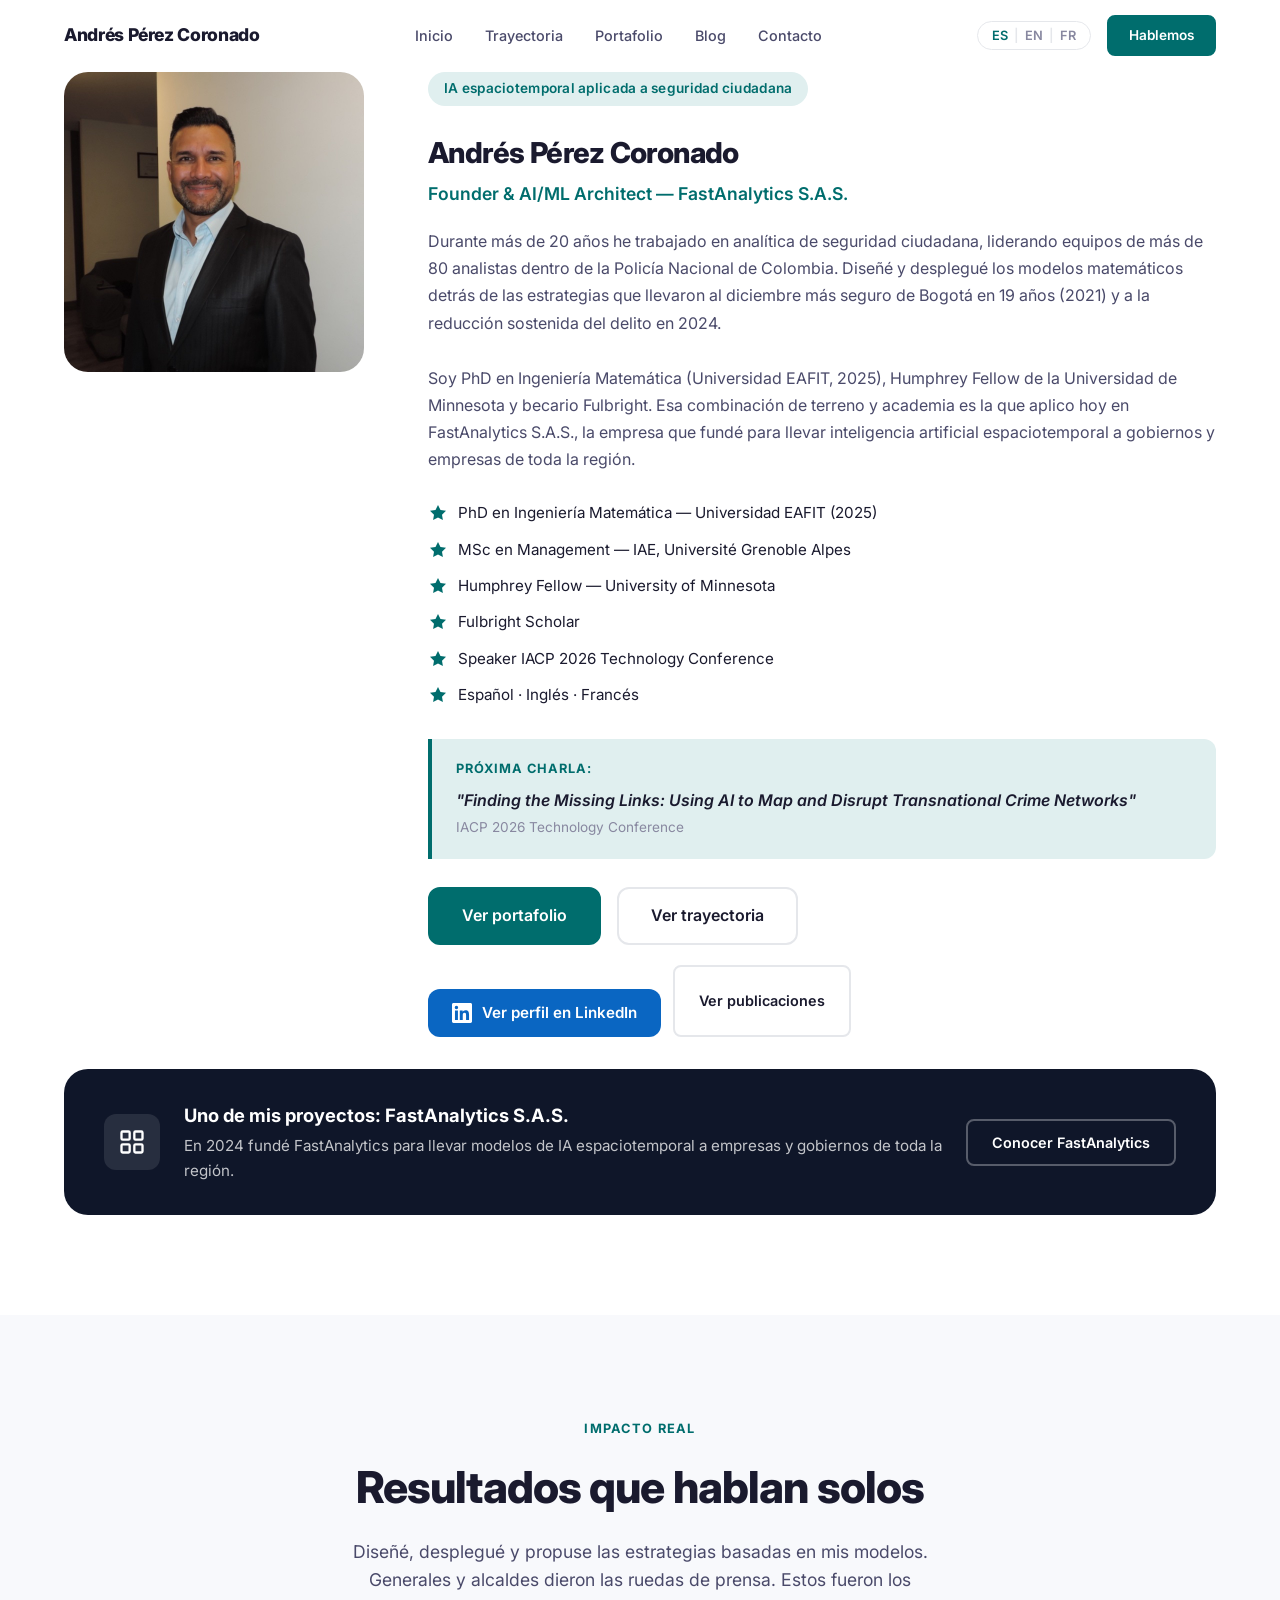
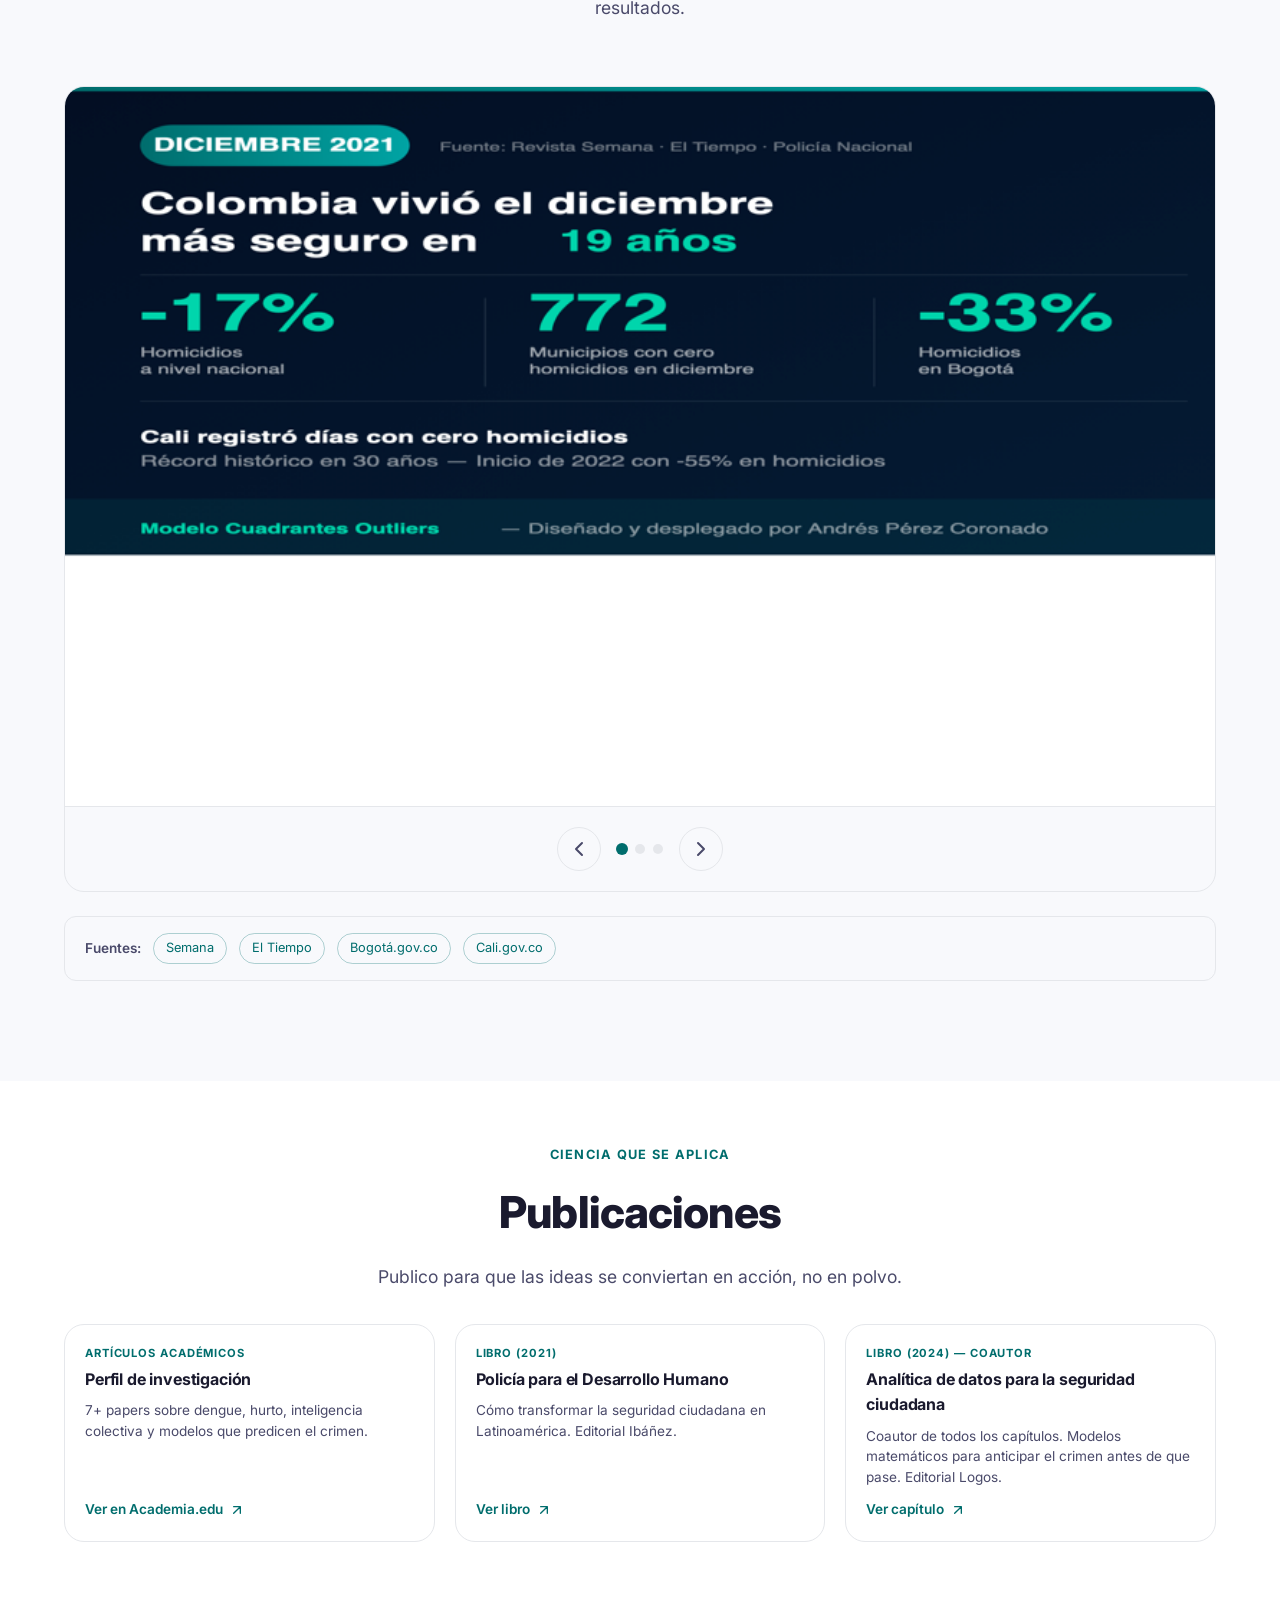
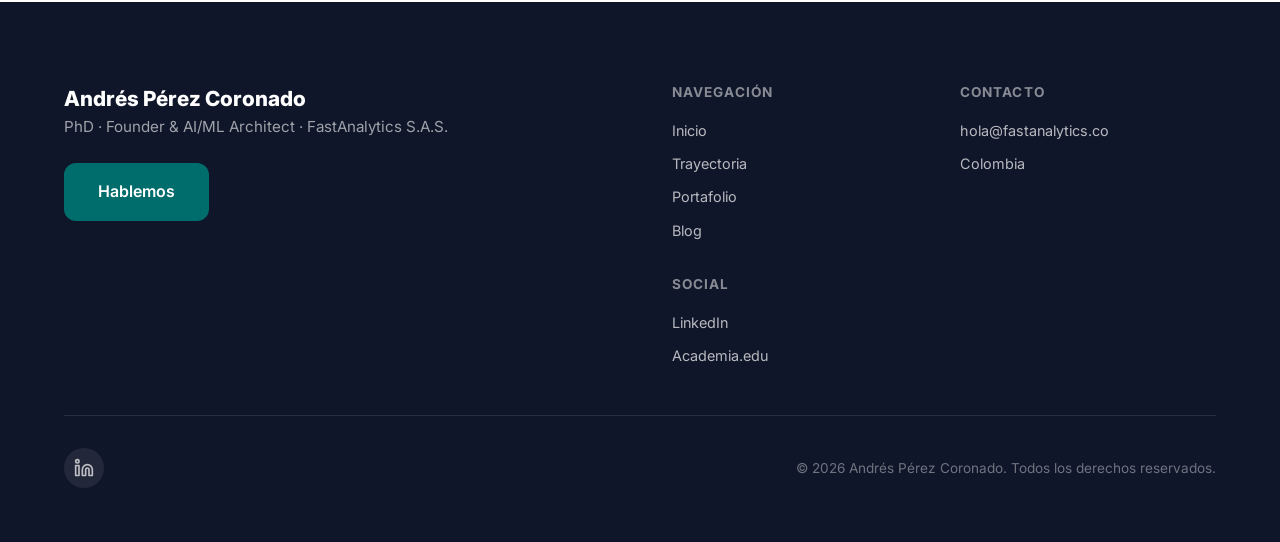
==== index.html @ fa54f6aa "Scaffold personal site for andres-perez-coronado.fastanalytics.co Standalone repo forked from web_si" ====
<!DOCTYPE html>
<html lang="es">
<head>
  <meta charset="UTF-8">
  <meta name="viewport" content="width=device-width, initial-scale=1.0">
  <title>Andrés Pérez Coronado | Founder &amp; AI/ML Architect, FastAnalytics S.A.S.</title>
  <meta name="description" content="Andrés Pérez Coronado — PhD en Ingeniería Matemática, Founder & AI/ML Architect de FastAnalytics S.A.S. 20+ años aplicando IA espaciotemporal a la seguridad ciudadana en Latinoamérica.">
  <meta name="keywords" content="Andrés Pérez Coronado, IA espaciotemporal, seguridad ciudadana, machine learning, FastAnalytics, PhD ingeniería matemática, Fulbright, Humphrey Fellow">
  <meta name="author" content="Andrés Pérez Coronado">

  <!-- Open Graph -->
  <meta property="og:title" content="Andrés Pérez Coronado | Founder & AI/ML Architect">
  <meta property="og:description" content="PhD en Ingeniería Matemática. 20+ años aplicando IA espaciotemporal a la seguridad ciudadana en Latinoamérica. Founder de FastAnalytics S.A.S.">
  <meta property="og:type" content="profile">
  <meta property="og:url" content="https://andres-perez-coronado.fastanalytics.co">
  <meta property="og:image" content="https://andres-perez-coronado.fastanalytics.co/assets/images/andres-perez.jpg">
  <meta property="og:image:width" content="1200">
  <meta property="og:image:height" content="630">
  <meta property="og:locale" content="es_CO">
  <meta property="og:locale:alternate" content="en_US">
  <meta property="og:locale:alternate" content="fr_FR">

  <!-- Twitter Card -->
  <meta name="twitter:card" content="summary_large_image">
  <meta name="twitter:title" content="Andrés Pérez Coronado | Founder & AI/ML Architect">
  <meta name="twitter:description" content="PhD en Ingeniería Matemática. 20+ años aplicando IA espaciotemporal a la seguridad ciudadana en Latinoamérica.">
  <meta name="twitter:image" content="https://andres-perez-coronado.fastanalytics.co/assets/images/andres-perez.jpg">

  <!-- Favicon (reutilizado del set de FastAnalytics) -->
  <link rel="icon" type="image/svg+xml" href="assets/images/favicon.svg">
  <link rel="icon" type="image/png" sizes="32x32" href="assets/images/favicon-32.png">
  <link rel="icon" type="image/png" sizes="16x16" href="assets/images/favicon-16.png">
  <link rel="shortcut icon" href="assets/images/favicon.ico">

  <!-- Canonical & hreflang -->
  <link rel="canonical" href="https://andres-perez-coronado.fastanalytics.co">
  <link rel="alternate" hreflang="es" href="https://andres-perez-coronado.fastanalytics.co">
  <link rel="alternate" hreflang="en" href="https://andres-perez-coronado.fastanalytics.co">
  <link rel="alternate" hreflang="fr" href="https://andres-perez-coronado.fastanalytics.co">
  <link rel="alternate" hreflang="x-default" href="https://andres-perez-coronado.fastanalytics.co">

  <!-- Fonts -->
  <link rel="preconnect" href="https://fonts.googleapis.com">
  <link rel="preconnect" href="https://fonts.gstatic.com" crossorigin>
  <link href="https://fonts.googleapis.com/css2?family=Inter:wght@300;400;500;600;700;800&display=swap" rel="stylesheet">

  <!-- Styles -->
  <link rel="stylesheet" href="css/styles.css?v=1">
  <link rel="stylesheet" href="css/site.css?v=1">

  <!-- Structured Data: Person -->
  <script type="application/ld+json">
  {
    "@context": "https://schema.org",
    "@type": "Person",
    "name": "Andrés Pérez Coronado",
    "jobTitle": "Founder & AI/ML Architect, FastAnalytics S.A.S.",
    "description": "PhD en Ingeniería Matemática. 20+ años construyendo modelos matemáticos y sistemas de IA para la seguridad ciudadana en Latinoamérica.",
    "url": "https://andres-perez-coronado.fastanalytics.co",
    "image": "https://andres-perez-coronado.fastanalytics.co/assets/images/andres-perez.jpg",
    "email": "hola@fastanalytics.co",
    "worksFor": {
      "@type": "Organization",
      "name": "FastAnalytics S.A.S.",
      "url": "https://fastanalytics.co"
    },
    "sameAs": [
      "https://www.linkedin.com/in/andres-perez-coronado-63792618/",
      "https://independent.academia.edu/AndrésPérezCoronado",
      "https://fastanalytics.co"
    ],
    "alumniOf": [
      {"@type": "CollegeOrUniversity", "name": "Universidad EAFIT"},
      {"@type": "CollegeOrUniversity", "name": "IAE, Université Grenoble Alpes"},
      {"@type": "CollegeOrUniversity", "name": "University of Minnesota"}
    ],
    "knowsAbout": ["Mathematical Engineering", "Spatiotemporal Modeling", "Citizen Security", "AI for Public Safety"]
  }
  </script>

  <!-- Structured Data: Publications -->
  <script type="application/ld+json">
  [
    {
      "@context": "https://schema.org",
      "@type": "Book",
      "name": "Policía para el Desarrollo Humano",
      "author": {"@type": "Person", "name": "Andrés Pérez Coronado"},
      "publisher": {"@type": "Organization", "name": "Grupo Editorial Ibáñez"},
      "datePublished": "2021",
      "about": "Convivencia y seguridad ciudadana en Latinoamérica",
      "url": "https://grupoeditorialibanez.com/policia-para-el-desarrollo-humano-pdh/"
    },
    {
      "@context": "https://schema.org",
      "@type": "Book",
      "name": "Analítica de datos para la seguridad ciudadana: Modelos matemáticos para la anticipación de respuestas orientadas a la convivencia",
      "author": {"@type": "Person", "name": "Andrés Pérez Coronado"},
      "datePublished": "2024",
      "publisher": {"@type": "Organization", "name": "Editorial Logos"},
      "url": "https://revistalogos.policia.edu.co:8443/omp/index.php/editorial/catalog/book/102"
    }
  ]
  </script>
</head>
<body>

  <!-- ========== NAVIGATION ========== -->
  <nav class="navbar" id="navbar">
    <div class="container nav-container">
      <a href="index.html" class="nav-logo">
        <span style="font-weight:800;font-size:1.1rem;letter-spacing:-0.02em;">Andrés Pérez Coronado</span>
      </a>
      <ul class="nav-links" id="navLinks">
        <li><a href="index.html" data-es="Inicio" data-en="Home" data-fr="Accueil">Inicio</a></li>
        <li><a href="trayectoria.html" data-es="Trayectoria" data-en="Background" data-fr="Parcours">Trayectoria</a></li>
        <li><a href="portafolio.html" data-es="Portafolio" data-en="Portfolio" data-fr="Portfolio">Portafolio</a></li>
        <li><a href="blog/index.html" data-es="Blog" data-en="Blog" data-fr="Blog">Blog</a></li>
        <li><a href="#contacto" data-es="Contacto" data-en="Contact" data-fr="Contact">Contacto</a></li>
      </ul>
      <div class="nav-actions">
        <button class="lang-toggle" id="langToggle" aria-label="Cambiar idioma">
          <span class="lang-option active" data-lang="es">ES</span>
          <span class="lang-separator">|</span>
          <span class="lang-option" data-lang="en">EN</span>
          <span class="lang-separator">|</span>
          <span class="lang-option" data-lang="fr">FR</span>
        </button>
        <a href="mailto:hola@fastanalytics.co" class="btn btn-primary btn-nav" data-es="Hablemos" data-en="Let's talk" data-fr="Parlons">Hablemos</a>
        <button class="hamburger" id="hamburger" aria-label="Menú">
          <span></span>
          <span></span>
          <span></span>
        </button>
      </div>
    </div>
  </nav>

  <!-- ========== HERO / INTRO ========== -->
  <section class="hero" id="hero">
    <div class="container">
      <div class="about-content">
        <div class="about-photo animate-on-scroll">
          <img src="assets/images/andres-perez.jpg" alt="Andrés Pérez Coronado" class="founder-photo">
        </div>
        <div class="about-text animate-on-scroll">
          <span class="hero-badge" data-es="IA espaciotemporal aplicada a seguridad ciudadana" data-en="Spatiotemporal AI applied to citizen security" data-fr="IA spatiotemporelle appliquée à la sécurité citoyenne">IA espaciotemporal aplicada a seguridad ciudadana</span>
          <h3>Andrés Pérez Coronado</h3>
          <p class="about-role" data-es="Founder &amp; AI/ML Architect — FastAnalytics S.A.S." data-en="Founder &amp; AI/ML Architect — FastAnalytics S.A.S." data-fr="Fondateur &amp; Architecte IA/ML — FastAnalytics S.A.S.">Founder &amp; AI/ML Architect — FastAnalytics S.A.S.</p>
          <p class="about-bio" data-es="Durante más de 20 años he trabajado en analítica de seguridad ciudadana, liderando equipos de más de 80 analistas dentro de la Policía Nacional de Colombia. Diseñé y desplegué los modelos matemáticos detrás de las estrategias que llevaron al diciembre más seguro de Bogotá en 19 años (2021) y a la reducción sostenida del delito en 2024." data-en="For more than 20 years I've worked in citizen-security analytics, leading teams of 80+ analysts within the Colombian National Police. I designed and deployed the mathematical models behind the strategies that led to Bogotá's safest December in 19 years (2021) and to the sustained crime reduction of 2024." data-fr="Depuis plus de 20 ans, je travaille dans l'analytique de la sécurité citoyenne, à la tête d'équipes de plus de 80 analystes au sein de la Police nationale de Colombie. J'ai conçu et déployé les modèles mathématiques à l'origine des stratégies qui ont permis à Bogotá de vivre son décembre le plus sûr en 19 ans (2021) et la réduction soutenue de la délinquance en 2024.">Durante más de 20 años he trabajado en analítica de seguridad ciudadana, liderando equipos de más de 80 analistas dentro de la Policía Nacional de Colombia. Diseñé y desplegué los modelos matemáticos detrás de las estrategias que llevaron al diciembre más seguro de Bogotá en 19 años (2021) y a la reducción sostenida del delito en 2024.</p>
          <p class="about-bio" data-es="Soy PhD en Ingeniería Matemática (Universidad EAFIT, 2025), Humphrey Fellow de la Universidad de Minnesota y becario Fulbright. Esa combinación de terreno y academia es la que aplico hoy en FastAnalytics S.A.S., la empresa que fundé para llevar inteligencia artificial espaciotemporal a gobiernos y empresas de toda la región." data-en="I hold a PhD in Mathematical Engineering (Universidad EAFIT, 2025), was a Humphrey Fellow at the University of Minnesota, and a Fulbright Scholar. That combination of fieldwork and academia is what I apply today at FastAnalytics S.A.S., the company I founded to bring spatiotemporal AI to governments and businesses across the region." data-fr="Je suis titulaire d'un doctorat en Ingénierie Mathématique (Universidad EAFIT, 2025), j'ai été Humphrey Fellow à l'Université du Minnesota et boursier Fulbright. C'est cette combinaison de terrain et d'université que j'applique aujourd'hui chez FastAnalytics S.A.S., l'entreprise que j'ai fondée pour apporter l'IA spatiotemporelle aux gouvernements et aux entreprises de toute la région.">Soy PhD en Ingeniería Matemática (Universidad EAFIT, 2025), Humphrey Fellow de la Universidad de Minnesota y becario Fulbright. Esa combinación de terreno y academia es la que aplico hoy en FastAnalytics S.A.S., la empresa que fundé para llevar inteligencia artificial espaciotemporal a gobiernos y empresas de toda la región.</p>

          <div class="credentials">
            <div class="credential">
              <svg width="20" height="20" viewBox="0 0 20 20" fill="none"><path d="M10 2l2.5 5 5.5.8-4 3.9.9 5.3L10 14.5 5.1 17l.9-5.3-4-3.9 5.5-.8L10 2z" fill="var(--primary)"/></svg>
              <span data-es="PhD en Ingeniería Matemática — Universidad EAFIT (2025)" data-en="PhD in Mathematical Engineering — EAFIT University (2025)" data-fr="Doctorat en Ingénierie Mathématique — Universidad EAFIT (2025)">PhD en Ingeniería Matemática — Universidad EAFIT (2025)</span>
            </div>
            <div class="credential">
              <svg width="20" height="20" viewBox="0 0 20 20" fill="none"><path d="M10 2l2.5 5 5.5.8-4 3.9.9 5.3L10 14.5 5.1 17l.9-5.3-4-3.9 5.5-.8L10 2z" fill="var(--primary)"/></svg>
              <span data-es="MSc en Management — IAE, Université Grenoble Alpes" data-en="MSc in Management — IAE, Université Grenoble Alpes" data-fr="Master en Management — IAE, Université Grenoble Alpes">MSc en Management — IAE, Université Grenoble Alpes</span>
            </div>
            <div class="credential">
              <svg width="20" height="20" viewBox="0 0 20 20" fill="none"><path d="M10 2l2.5 5 5.5.8-4 3.9.9 5.3L10 14.5 5.1 17l.9-5.3-4-3.9 5.5-.8L10 2z" fill="var(--primary)"/></svg>
              <span>Humphrey Fellow — University of Minnesota</span>
            </div>
            <div class="credential">
              <svg width="20" height="20" viewBox="0 0 20 20" fill="none"><path d="M10 2l2.5 5 5.5.8-4 3.9.9 5.3L10 14.5 5.1 17l.9-5.3-4-3.9 5.5-.8L10 2z" fill="var(--primary)"/></svg>
              <span>Fulbright Scholar</span>
            </div>
            <div class="credential">
              <svg width="20" height="20" viewBox="0 0 20 20" fill="none"><path d="M10 2l2.5 5 5.5.8-4 3.9.9 5.3L10 14.5 5.1 17l.9-5.3-4-3.9 5.5-.8L10 2z" fill="var(--primary)"/></svg>
              <span data-es="Speaker IACP 2026 Technology Conference" data-en="Speaker at IACP 2026 Technology Conference" data-fr="Intervenant à la Conférence Technologique IACP 2026">Speaker IACP 2026 Technology Conference</span>
            </div>
            <div class="credential">
              <svg width="20" height="20" viewBox="0 0 20 20" fill="none"><path d="M10 2l2.5 5 5.5.8-4 3.9.9 5.3L10 14.5 5.1 17l.9-5.3-4-3.9 5.5-.8L10 2z" fill="var(--primary)"/></svg>
              <span data-es="Español · Inglés · Francés" data-en="Spanish · English · French" data-fr="Espagnol · Anglais · Français">Español · Inglés · Francés</span>
            </div>
          </div>

          <div class="iacp-talk">
            <p class="talk-label" data-es="Próxima charla:" data-en="Upcoming talk:" data-fr="Prochaine conférence :">Próxima charla:</p>
            <p class="talk-title">"Finding the Missing Links: Using AI to Map and Disrupt Transnational Crime Networks"</p>
            <p class="talk-event">IACP 2026 Technology Conference</p>
          </div>

          <div class="hero-cta" style="margin-top:28px;margin-bottom:0;">
            <a href="portafolio.html" class="btn btn-primary btn-lg" data-es="Ver portafolio" data-en="View portfolio" data-fr="Voir le portfolio">Ver portafolio</a>
            <a href="trayectoria.html" class="btn btn-outline btn-lg" data-es="Ver trayectoria" data-en="View background" data-fr="Voir le parcours">Ver trayectoria</a>
          </div>
          <div style="display:flex;flex-wrap:wrap;gap:12px;margin-top:20px;">
            <a href="https://www.linkedin.com/in/andres-perez-coronado-63792618/" target="_blank" rel="noopener" class="btn btn-linkedin">
              <svg width="20" height="20" viewBox="0 0 24 24" fill="currentColor"><path d="M20.447 20.452h-3.554v-5.569c0-1.328-.027-3.037-1.852-3.037-1.853 0-2.136 1.445-2.136 2.939v5.667H9.351V9h3.414v1.561h.046c.477-.9 1.637-1.85 3.37-1.85 3.601 0 4.267 2.37 4.267 5.455v6.286zM5.337 7.433a2.062 2.062 0 01-2.063-2.065 2.064 2.064 0 112.063 2.065zm1.782 13.019H3.555V9h3.564v11.452zM22.225 0H1.771C.792 0 0 .774 0 1.729v20.542C0 23.227.792 24 1.771 24h20.451C23.2 24 24 23.227 24 22.271V1.729C24 .774 23.2 0 22.222 0h.003z"/></svg>
              <span data-es="Ver perfil en LinkedIn" data-en="See LinkedIn profile" data-fr="Voir le profil LinkedIn">Ver perfil en LinkedIn</span>
            </a>
            <a href="https://independent.academia.edu/AndrésPérezCoronado" target="_blank" rel="noopener" class="btn btn-outline">
              <span data-es="Ver publicaciones" data-en="See publications" data-fr="Voir les publications">Ver publicaciones</span>
            </a>
          </div>
        </div>
      </div>
    </div>
  </section>

  <!-- ========== UNO DE MIS PROYECTOS ========== -->
  <section class="section" style="padding-top:0;">
    <div class="container">
      <div class="project-banner animate-on-scroll">
        <div class="project-banner-icon">
          <svg width="28" height="28" viewBox="0 0 24 24" fill="none" stroke="white" stroke-width="2" stroke-linecap="round" stroke-linejoin="round"><rect x="3" y="3" width="7" height="7" rx="1"/><rect x="14" y="3" width="7" height="7" rx="1"/><rect x="14" y="14" width="7" height="7" rx="1"/><rect x="3" y="14" width="7" height="7" rx="1"/></svg>
        </div>
        <div>
          <h3 data-es="Uno de mis proyectos: FastAnalytics S.A.S." data-en="One of my projects: FastAnalytics S.A.S." data-fr="Un de mes projets : FastAnalytics S.A.S.">Uno de mis proyectos: FastAnalytics S.A.S.</h3>
          <p data-es="En 2024 fundé FastAnalytics para llevar modelos de IA espaciotemporal a empresas y gobiernos de toda la región." data-en="In 2024 I founded FastAnalytics to bring spatiotemporal AI models to companies and governments across the region." data-fr="En 2024, j'ai fondé FastAnalytics pour apporter des modèles d'IA spatiotemporelle aux entreprises et gouvernements de toute la région.">En 2024 fundé FastAnalytics para llevar modelos de IA espaciotemporal a empresas y gobiernos de toda la región.</p>
        </div>
        <a href="https://fastanalytics.co" target="_blank" rel="noopener" class="btn btn-outline" style="color:white;border-color:rgba(255,255,255,0.3);" data-es="Conocer FastAnalytics" data-en="Visit FastAnalytics" data-fr="Découvrir FastAnalytics">Conocer FastAnalytics</a>
      </div>
    </div>
  </section>

  <!-- ========== RESULTADOS ========== -->
  <section class="section results" id="resultados">
    <div class="container">
      <div class="section-header animate-on-scroll">
        <span class="section-tag" data-es="Impacto real" data-en="Real impact" data-fr="Impact réel">Impacto real</span>
        <h2 class="section-title" data-es="Resultados que hablan solos" data-en="Results that speak for themselves" data-fr="Des résultats qui parlent d'eux-mêmes">Resultados que hablan solos</h2>
        <p class="section-subtitle" data-es="Diseñé, desplegué y propuse las estrategias basadas en mis modelos. Generales y alcaldes dieron las ruedas de prensa. Estos fueron los resultados." data-en="I designed, deployed, and proposed the strategies based on my models. Generals and mayors gave the press conferences. These were the results." data-fr="J'ai conçu, déployé et proposé les stratégies basées sur mes modèles. Généraux et maires ont donné les conférences de presse. Voici les résultats.">Diseñé, desplegué y propuse las estrategias basadas en mis modelos. Generales y alcaldes dieron las ruedas de prensa. Estos fueron los resultados.</p>
      </div>
      <div class="results-carousel animate-on-scroll">
        <div class="results-track">
          <div class="result-slide">
            <img src="assets/images/resultado-2021.png" alt="Resultados Diciembre 2021 - Colombia vivió el diciembre más seguro en 19 años" loading="lazy">
          </div>
          <div class="result-slide">
            <img src="assets/images/resultado-2024.png" alt="Resultados 2024 - Se rompió la tendencia del delito en Colombia" loading="lazy">
          </div>
          <div class="result-slide">
            <img src="assets/images/resultado-modelo.png" alt="Modelo Cuadrantes Outliers - Metodología" loading="lazy">
          </div>
        </div>
        <div class="results-controls">
          <button class="results-btn results-prev" aria-label="Anterior">
            <svg width="24" height="24" viewBox="0 0 24 24" fill="none" stroke="currentColor" stroke-width="2" stroke-linecap="round" stroke-linejoin="round"><path d="M15 18l-6-6 6-6"/></svg>
          </button>
          <div class="results-dots">
            <button class="results-dot active" aria-label="Slide 1"></button>
            <button class="results-dot" aria-label="Slide 2"></button>
            <button class="results-dot" aria-label="Slide 3"></button>
          </div>
          <button class="results-btn results-next" aria-label="Siguiente">
            <svg width="24" height="24" viewBox="0 0 24 24" fill="none" stroke="currentColor" stroke-width="2" stroke-linecap="round" stroke-linejoin="round"><path d="M9 18l6-6-6-6"/></svg>
          </button>
        </div>
      </div>
      <div class="results-sources animate-on-scroll">
        <p data-es="Fuentes:" data-en="Sources:" data-fr="Sources :">Fuentes:</p>
        <a href="https://www.semana.com/nacion/articulo/colombia-vivio-el-diciembre-mas-seguro-de-los-ultimos-19-anos-policia/202226/" target="_blank" rel="noopener">Semana</a>
        <a href="https://www.eltiempo.com/bogota/balance-de-seguridad-de-2021-en-bogota-homicidio-y-hurto-bajaron-642871" target="_blank" rel="noopener">El Tiempo</a>
        <a href="https://bogota.gov.co/mi-ciudad/seguridad/bogota-rompio-la-tendencia-del-delito-y-redujo-el-hurto-en-bogota" target="_blank" rel="noopener">Bogotá.gov.co</a>
        <a href="https://www.cali.gov.co/seguridad/publicaciones/170504/cali-registro-reduccion-historica-en-el-numero-de-homicidios/" target="_blank" rel="noopener">Cali.gov.co</a>
      </div>
    </div>
  </section>

  <!-- ========== PUBLICACIONES ========== -->
  <section class="section publications" id="investigacion">
    <div class="container">
      <div class="section-header animate-on-scroll">
        <span class="section-tag" data-es="Ciencia que se aplica" data-en="Science that gets applied" data-fr="Science appliquée">Ciencia que se aplica</span>
        <h2 class="section-title" data-es="Publicaciones" data-en="Publications" data-fr="Publications">Publicaciones</h2>
        <p class="section-subtitle" data-es="Publico para que las ideas se conviertan en acción, no en polvo." data-en="I publish so ideas become action, not dust." data-fr="Je publie pour que les idées deviennent action, pas poussière.">Publico para que las ideas se conviertan en acción, no en polvo.</p>
      </div>
      <div class="publications-grid">
        <div class="pub-card animate-on-scroll">
          <div class="pub-type" data-es="Artículos académicos" data-en="Academic papers" data-fr="Articles académiques">Artículos académicos</div>
          <h3 data-es="Perfil de investigación" data-en="Research profile" data-fr="Profil de recherche">Perfil de investigación</h3>
          <p data-es="7+ papers sobre dengue, hurto, inteligencia colectiva y modelos que predicen el crimen." data-en="7+ papers on dengue, theft, collective intelligence, and crime-predicting models." data-fr="7+ articles sur la dengue, le vol, l'intelligence collective et des modèles de prédiction du crime.">7+ papers sobre dengue, hurto, inteligencia colectiva y modelos que predicen el crimen.</p>
          <a href="https://independent.academia.edu/AndrésPérezCoronado" target="_blank" rel="noopener" class="pub-link">
            <span data-es="Ver en Academia.edu" data-en="View on Academia.edu" data-fr="Voir sur Academia.edu">Ver en Academia.edu</span>
            <svg width="16" height="16" viewBox="0 0 24 24" fill="none" stroke="currentColor" stroke-width="2" stroke-linecap="round" stroke-linejoin="round"><path d="M7 17L17 7M17 7H7M17 7v10"/></svg>
          </a>
        </div>
        <div class="pub-card animate-on-scroll">
          <div class="pub-type" data-es="Libro (2021)" data-en="Book (2021)" data-fr="Livre (2021)">Libro (2021)</div>
          <h3 data-es="Policía para el Desarrollo Humano" data-en="Police for Human Development" data-fr="Police pour le Développement Humain">Policía para el Desarrollo Humano</h3>
          <p data-es="Cómo transformar la seguridad ciudadana en Latinoamérica. Editorial Ibáñez." data-en="How to transform public safety in Latin America. Editorial Ibáñez." data-fr="Comment transformer la sécurité citoyenne en Amérique latine. Editorial Ibáñez.">Cómo transformar la seguridad ciudadana en Latinoamérica. Editorial Ibáñez.</p>
          <a href="https://grupoeditorialibanez.com/policia-para-el-desarrollo-humano-pdh/" target="_blank" rel="noopener" class="pub-link">
            <span data-es="Ver libro" data-en="View book" data-fr="Voir le livre">Ver libro</span>
            <svg width="16" height="16" viewBox="0 0 24 24" fill="none" stroke="currentColor" stroke-width="2" stroke-linecap="round" stroke-linejoin="round"><path d="M7 17L17 7M17 7H7M17 7v10"/></svg>
          </a>
        </div>
        <div class="pub-card animate-on-scroll">
          <div class="pub-type" data-es="Libro (2024) — Coautor" data-en="Book (2024) — Co-author" data-fr="Livre (2024) — Co-auteur">Libro (2024) — Coautor</div>
          <h3 data-es="Analítica de datos para la seguridad ciudadana" data-en="Data Analytics for Citizen Security" data-fr="Analytique de données pour la sécurité citoyenne">Analítica de datos para la seguridad ciudadana</h3>
          <p data-es="Coautor de todos los capítulos. Modelos matemáticos para anticipar el crimen antes de que pase. Editorial Logos." data-en="Co-author of all chapters. Mathematical models to anticipate crime before it happens. Editorial Logos." data-fr="Co-auteur de tous les chapitres. Modèles mathématiques pour anticiper le crime avant qu'il ne se produise. Editorial Logos.">Coautor de todos los capítulos. Modelos matemáticos para anticipar el crimen antes de que pase. Editorial Logos.</p>
          <a href="https://revistalogos.policia.edu.co:8443/omp/index.php/editorial/catalog/book/102" target="_blank" rel="noopener" class="pub-link">
            <span data-es="Ver capítulo" data-en="View chapter" data-fr="Voir le chapitre">Ver capítulo</span>
            <svg width="16" height="16" viewBox="0 0 24 24" fill="none" stroke="currentColor" stroke-width="2" stroke-linecap="round" stroke-linejoin="round"><path d="M7 17L17 7M17 7H7M17 7v10"/></svg>
          </a>
        </div>
      </div>
    </div>
  </section>

  <!-- ========== FOOTER / CONTACTO ========== -->
  <footer class="footer" id="contacto">
    <div class="container">
      <div class="footer-main">
        <div class="footer-brand">
          <p style="font-weight:800;font-size:1.3rem;color:white;">Andrés Pérez Coronado</p>
          <p class="footer-tagline" data-es="PhD · Founder & AI/ML Architect · FastAnalytics S.A.S." data-en="PhD · Founder & AI/ML Architect · FastAnalytics S.A.S." data-fr="Doctorat · Fondateur & Architecte IA/ML · FastAnalytics S.A.S.">PhD · Founder & AI/ML Architect · FastAnalytics S.A.S.</p>
          <a href="mailto:hola@fastanalytics.co" class="btn btn-primary btn-lg footer-cta" data-es="Hablemos" data-en="Let's talk" data-fr="Parlons">Hablemos</a>
        </div>
        <div class="footer-links">
          <div class="footer-col">
            <h4 data-es="Navegación" data-en="Navigation" data-fr="Navigation">Navegación</h4>
            <ul>
              <li><a href="index.html" data-es="Inicio" data-en="Home" data-fr="Accueil">Inicio</a></li>
              <li><a href="trayectoria.html" data-es="Trayectoria" data-en="Background" data-fr="Parcours">Trayectoria</a></li>
              <li><a href="portafolio.html" data-es="Portafolio" data-en="Portfolio" data-fr="Portfolio">Portafolio</a></li>
              <li><a href="blog/index.html" data-es="Blog" data-en="Blog" data-fr="Blog">Blog</a></li>
            </ul>
          </div>
          <div class="footer-col">
            <h4 data-es="Contacto" data-en="Contact" data-fr="Contact">Contacto</h4>
            <ul>
              <li><a href="mailto:hola@fastanalytics.co">hola@fastanalytics.co</a></li>
              <li data-es="Colombia" data-en="Colombia" data-fr="Colombie">Colombia</li>
            </ul>
          </div>
          <div class="footer-col">
            <h4 data-es="Social" data-en="Social" data-fr="Réseaux">Social</h4>
            <ul>
              <li><a href="https://www.linkedin.com/in/andres-perez-coronado-63792618/" target="_blank" rel="noopener">LinkedIn</a></li>
              <li><a href="https://independent.academia.edu/AndrésPérezCoronado" target="_blank" rel="noopener">Academia.edu</a></li>
            </ul>
          </div>
        </div>
      </div>
      <div class="footer-bottom">
        <div class="footer-social">
          <a href="https://www.linkedin.com/in/andres-perez-coronado-63792618/" target="_blank" rel="noopener" aria-label="LinkedIn">
            <svg width="20" height="20" viewBox="0 0 24 24" fill="none" stroke="currentColor" stroke-width="2" stroke-linecap="round" stroke-linejoin="round"><path d="M16 8a6 6 0 016 6v7h-4v-7a2 2 0 00-4 0v7h-4v-7a6 6 0 016-6z"/><rect x="2" y="9" width="4" height="12"/><circle cx="4" cy="4" r="2"/></svg>
          </a>
        </div>
        <p class="footer-copy">&copy; 2026 Andrés Pérez Coronado. <span data-es="Todos los derechos reservados." data-en="All rights reserved." data-fr="Tous droits réservés.">Todos los derechos reservados.</span></p>
      </div>
    </div>
  </footer>

  <script>
    window.PAGE_TITLES = {
      es: 'Andrés Pérez Coronado | Founder & AI/ML Architect',
      en: 'Andrés Pérez Coronado | Founder & AI/ML Architect',
      fr: 'Andrés Pérez Coronado | Fondateur & Architecte IA/ML'
    };
  </script>
  <script src="js/main.js?v=1"></script>
</body>
</html>
---- css/styles.css ----
/* Forked from web_site_fastanalytics/css/styles.css on 2026-07-05. Two independent repos, no shared build — re-copy manually if the FastAnalytics brand system changes. */

/* ========== CSS VARIABLES ========== */
:root {
  --primary: #006D6D;
  --primary-dark: #004D4D;
  --primary-light: #E0EFEF;
  --accent: #D4883A;
  --accent-light: #FFF3E0;

  --text: #1A1A2E;
  --text-secondary: #4A4A6A;
  --text-muted: #8888A0;

  --bg: #FFFFFF;
  --bg-alt: #F8F9FC;
  --bg-dark: #0F1629;

  --border: #E5E7EB;

  --radius-sm: 8px;
  --radius: 12px;
  --radius-lg: 20px;
  --radius-xl: 24px;

  --shadow-sm: 0 1px 3px rgba(0,0,0,0.06);
  --shadow: 0 4px 16px rgba(0,0,0,0.08);
  --shadow-lg: 0 12px 40px rgba(0,0,0,0.12);

  --transition: 0.3s cubic-bezier(0.4, 0, 0.2, 1);

  --container: 1200px;
  --nav-height: 72px;
}

/* ========== RESET ========== */
*,
*::before,
*::after {
  margin: 0;
  padding: 0;
  box-sizing: border-box;
}

html {
  scroll-behavior: smooth;
  -webkit-text-size-adjust: 100%;
}

body {
  font-family: 'Inter', -apple-system, BlinkMacSystemFont, 'Segoe UI', sans-serif;
  font-size: 16px;
  line-height: 1.6;
  color: var(--text);
  background: var(--bg);
  overflow-x: hidden;
  -webkit-font-smoothing: antialiased;
  -moz-osx-font-smoothing: grayscale;
}

a {
  text-decoration: none;
  color: inherit;
  transition: color var(--transition);
}

img {
  max-width: 100%;
  height: auto;
  display: block;
}

ul {
  list-style: none;
}

/* ========== UTILITIES ========== */
.container {
  width: 100%;
  max-width: var(--container);
  margin: 0 auto;
  padding: 0 24px;
}

.text-gradient {
  background: linear-gradient(135deg, var(--primary) 0%, var(--primary-dark) 100%);
  -webkit-background-clip: text;
  -webkit-text-fill-color: transparent;
  background-clip: text;
}

/* ========== BUTTONS ========== */
.btn {
  display: inline-flex;
  align-items: center;
  gap: 8px;
  font-family: inherit;
  font-weight: 600;
  font-size: 0.9rem;
  padding: 10px 24px;
  border-radius: var(--radius-sm);
  border: 2px solid transparent;
  cursor: pointer;
  transition: all var(--transition);
  white-space: nowrap;
}

.btn-primary {
  background: var(--primary);
  color: white;
  border-color: var(--primary);
}

.btn-primary:hover {
  background: var(--primary-dark);
  border-color: var(--primary-dark);
  transform: translateY(-1px);
  box-shadow: 0 4px 12px rgba(0, 109, 109, 0.3);
}

.btn-outline {
  background: transparent;
  color: var(--text);
  border-color: var(--border);
}

.btn-outline:hover {
  border-color: var(--primary);
  color: var(--primary);
}

.btn-lg {
  padding: 14px 32px;
  font-size: 1rem;
  border-radius: var(--radius);
}

.btn-chronnet {
  border-color: #1F8A8E;
  color: #1F8A8E;
  position: relative;
}

.btn-chronnet::before {
  content: "";
  display: inline-block;
  width: 8px;
  height: 8px;
  border-radius: 50%;
  background: #1F8A8E;
  margin-right: 8px;
  vertical-align: middle;
  animation: chronnetPulse 1.6s ease-in-out infinite;
}

.btn-chronnet:hover {
  background: #1F8A8E;
  color: #fff;
  border-color: #1F8A8E;
}

.btn-chronnet:hover::before {
  background: #fff;
}

@keyframes chronnetPulse {
  0%, 100% { opacity: 1; transform: scale(1); }
  50% { opacity: 0.5; transform: scale(0.7); }
}

/* ========== NAVBAR ========== */
.navbar {
  position: fixed;
  top: 0;
  left: 0;
  right: 0;
  height: var(--nav-height);
  background: rgba(255, 255, 255, 0.9);
  backdrop-filter: blur(12px);
  -webkit-backdrop-filter: blur(12px);
  border-bottom: 1px solid transparent;
  z-index: 1000;
  transition: all var(--transition);
}

.navbar.scrolled {
  border-bottom-color: var(--border);
  box-shadow: var(--shadow-sm);
}

.nav-container {
  display: flex;
  align-items: center;
  justify-content: space-between;
  height: 100%;
}

.nav-logo {
  display: flex;
  align-items: center;
}

.logo-img {
  height: 36px;
  width: auto;
}

.nav-links {
  display: flex;
  gap: 32px;
}

.nav-links a {
  font-size: 0.9rem;
  font-weight: 500;
  color: var(--text-secondary);
  position: relative;
  padding: 4px 0;
}

.nav-links a::after {
  content: '';
  position: absolute;
  bottom: -2px;
  left: 0;
  width: 0;
  height: 2px;
  background: var(--primary);
  transition: width var(--transition);
}

.nav-links a:hover {
  color: var(--primary);
}

.nav-links a:hover::after {
  width: 100%;
}

.nav-actions {
  display: flex;
  align-items: center;
  gap: 16px;
}

/* Language Toggle */
.lang-toggle {
  display: flex;
  align-items: center;
  gap: 6px;
  background: none;
  border: 1px solid var(--border);
  border-radius: 20px;
  padding: 6px 14px;
  cursor: pointer;
  font-family: inherit;
  font-size: 0.8rem;
  font-weight: 600;
  color: var(--text-muted);
  transition: all var(--transition);
}

.lang-toggle:hover {
  border-color: var(--primary);
}

.lang-separator {
  color: var(--border);
}

.lang-option {
  transition: color var(--transition);
}

.lang-option.active {
  color: var(--primary);
}

/* Hamburger */
.hamburger {
  display: none;
  flex-direction: column;
  gap: 5px;
  background: none;
  border: none;
  cursor: pointer;
  padding: 4px;
}

.hamburger span {
  display: block;
  width: 24px;
  height: 2px;
  background: var(--text);
  border-radius: 2px;
  transition: all var(--transition);
}

.hamburger.active span:nth-child(1) {
  transform: rotate(45deg) translate(5px, 5px);
}

.hamburger.active span:nth-child(2) {
  opacity: 0;
}

.hamburger.active span:nth-child(3) {
  transform: rotate(-45deg) translate(5px, -5px);
}

.btn-nav {
  font-size: 0.85rem;
  padding: 8px 20px;
}

/* ========== HERO ========== */
.hero {
  position: relative;
  min-height: 100vh;
  display: flex;
  align-items: center;
  padding-top: var(--nav-height);
  overflow: hidden;
}

.hero-bg {
  position: absolute;
  inset: 0;
  z-index: 0;
}

#heroCanvas {
  position: absolute;
  inset: 0;
  width: 100%;
  height: 100%;
}

.hero-glow {
  position: absolute;
  top: -20%;
  right: -10%;
  width: 600px;
  height: 600px;
  background: radial-gradient(circle, rgba(0, 109, 109, 0.15) 0%, transparent 70%);
  border-radius: 50%;
}

.hero-content {
  position: relative;
  z-index: 1;
  max-width: 800px;
  padding: 80px 24px;
}

.hero-badge {
  display: inline-block;
  font-size: 0.85rem;
  font-weight: 600;
  color: var(--primary);
  background: var(--primary-light);
  padding: 6px 16px;
  border-radius: 20px;
  margin-bottom: 24px;
  letter-spacing: 0.02em;
}

.hero-title {
  font-size: clamp(2.5rem, 6vw, 4rem);
  font-weight: 800;
  line-height: 1.1;
  letter-spacing: -0.03em;
  margin-bottom: 24px;
}

.hero-subtitle {
  font-size: 1.2rem;
  color: var(--text-secondary);
  line-height: 1.6;
  margin-bottom: 40px;
  max-width: 600px;
}

.hero-cta {
  display: flex;
  flex-wrap: wrap;
  gap: 16px;
  margin-bottom: 60px;
}

.hero-stats {
  display: flex;
  align-items: center;
  gap: 32px;
}

.stat {
  display: flex;
  flex-direction: column;
}

.stat-number {
  font-size: 2rem;
  font-weight: 800;
  color: var(--primary);
  line-height: 1;
}

.stat-label {
  font-size: 0.85rem;
  color: var(--text-muted);
  margin-top: 4px;
}

.stat-divider {
  width: 1px;
  height: 40px;
  background: var(--border);
}

/* ========== SECTIONS ========== */
.section {
  padding: 100px 0;
  scroll-margin-top: var(--nav-height);
}

.section:nth-child(even) {
  background: var(--bg-alt);
}

.section-header {
  text-align: center;
  margin-bottom: 64px;
}

.section-tag {
  display: inline-block;
  font-size: 0.8rem;
  font-weight: 700;
  text-transform: uppercase;
  letter-spacing: 0.1em;
  color: var(--primary);
  margin-bottom: 12px;
}

.section-title {
  font-size: clamp(2rem, 4vw, 2.75rem);
  font-weight: 800;
  letter-spacing: -0.02em;
  margin-bottom: 16px;
}

.section-subtitle {
  font-size: 1.1rem;
  color: var(--text-secondary);
  max-width: 600px;
  margin: 0 auto;
}

/* ========== SERVICES ========== */
.services-grid {
  display: grid;
  grid-template-columns: repeat(auto-fit, minmax(300px, 1fr));
  gap: 24px;
}

.service-card {
  background: var(--bg);
  border: 1px solid var(--border);
  border-radius: var(--radius-lg);
  padding: 32px;
  transition: all var(--transition);
}

.service-card:hover {
  border-color: var(--primary);
  box-shadow: var(--shadow);
  transform: translateY(-4px);
}

.service-icon {
  width: 48px;
  height: 48px;
  margin-bottom: 20px;
}

.service-card h3 {
  font-size: 1.1rem;
  font-weight: 700;
  margin-bottom: 12px;
  letter-spacing: -0.01em;
}

.service-card p {
  font-size: 0.95rem;
  color: var(--text-secondary);
  line-height: 1.6;
}

/* ========== SECTORS ========== */
.sectors-grid {
  display: grid;
  grid-template-columns: repeat(auto-fit, minmax(200px, 1fr));
  gap: 20px;
}

.sector-card {
  background: var(--bg);
  border: 1px solid var(--border);
  border-radius: var(--radius-lg);
  padding: 28px 24px;
  text-align: center;
  transition: all var(--transition);
}

.sector-card:hover {
  border-color: var(--primary);
  box-shadow: var(--shadow);
  transform: translateY(-4px);
}

.sector-icon {
  width: 48px;
  height: 48px;
  margin: 0 auto 16px;
}

.sector-card h3 {
  font-size: 1rem;
  font-weight: 700;
  margin-bottom: 8px;
}

.sector-card p {
  font-size: 0.85rem;
  color: var(--text-secondary);
  line-height: 1.5;
}

.sectors-grid .animate-on-scroll:nth-child(1) { transition-delay: 0s; }
.sectors-grid .animate-on-scroll:nth-child(2) { transition-delay: 0.08s; }
.sectors-grid .animate-on-scroll:nth-child(3) { transition-delay: 0.16s; }
.sectors-grid .animate-on-scroll:nth-child(4) { transition-delay: 0.24s; }
.sectors-grid .animate-on-scroll:nth-child(5) { transition-delay: 0.32s; }

/* ========== CASES ========== */
.cases-grid {
  display: grid;
  grid-template-columns: repeat(2, 1fr);
  gap: 32px;
}

.case-card {
  background: var(--bg);
  border: 1px solid var(--border);
  border-radius: var(--radius-xl);
  padding: 40px 32px;
  position: relative;
  transition: all var(--transition);
}

.case-card:hover {
  box-shadow: var(--shadow-lg);
  transform: translateY(-4px);
}

.case-tag {
  display: inline-block;
  font-size: 0.75rem;
  font-weight: 700;
  text-transform: uppercase;
  letter-spacing: 0.08em;
  color: var(--primary);
  background: var(--primary-light);
  padding: 4px 12px;
  border-radius: 20px;
  margin-bottom: 24px;
}

.case-tag-dev {
  color: var(--accent);
  background: var(--accent-light);
}

.case-tag-exp {
  color: var(--primary-dark);
  background: var(--primary-light);
}

.case-icon {
  width: 64px;
  height: 64px;
  margin-bottom: 20px;
}

.case-card h3 {
  font-size: 1.4rem;
  font-weight: 800;
  margin-bottom: 16px;
  letter-spacing: -0.02em;
}

.case-card p {
  font-size: 0.95rem;
  color: var(--text-secondary);
  line-height: 1.6;
  margin-bottom: 20px;
}

.case-features {
  display: flex;
  flex-direction: column;
  gap: 8px;
  margin-bottom: 24px;
}

.case-features li {
  font-size: 0.9rem;
  color: var(--text-secondary);
  padding-left: 20px;
  position: relative;
}

.case-features li::before {
  content: '';
  position: absolute;
  left: 0;
  top: 8px;
  width: 8px;
  height: 8px;
  background: var(--primary);
  border-radius: 50%;
  opacity: 0.5;
}

.case-link {
  display: inline-flex;
  align-items: center;
  font-size: 0.95rem;
  font-weight: 600;
  color: var(--primary);
  transition: all var(--transition);
}

.case-link:hover {
  color: var(--primary-dark);
  gap: 4px;
}

/* Telegram CTA Button */
.btn-telegram {
  display: inline-flex;
  align-items: center;
  gap: 10px;
  background: #0088cc;
  color: white;
  font-family: inherit;
  font-weight: 600;
  font-size: 0.95rem;
  padding: 12px 24px;
  border-radius: var(--radius);
  border: none;
  cursor: pointer;
  transition: all var(--transition);
  text-decoration: none;
}

.btn-telegram:hover {
  background: #006699;
  transform: translateY(-2px);
  box-shadow: 0 6px 20px rgba(0, 136, 204, 0.35);
  color: white;
}

.btn-telegram svg {
  flex-shrink: 0;
}

/* Featured case card */
.case-card-featured {
  border-color: var(--primary);
  border-width: 2px;
}

.case-card-featured:hover {
  border-color: var(--primary-dark);
}

.case-icon-img {
  width: 80px;
  height: 80px;
  border-radius: 50%;
  overflow: hidden;
  background: #000;
}

.case-logo {
  width: 100%;
  height: 100%;
  object-fit: cover;
}

.case-card-alejo,
.case-card-alejogeo {
  grid-column: 1 / -1;
  text-align: center;
}

.case-card-alejo .case-icon-img {
  margin: 0 auto;
}

.case-card-alejo .case-features li {
  padding-left: 0;
  text-align: center;
}

.case-card-alejo .case-features li::before {
  display: none;
}

.case-card-alejogeo .case-icon-img {
  margin: 0 auto;
}

.case-card-alejogeo p {
  max-width: 700px;
  margin: 0 auto 24px;
  font-size: 1.05rem;
  line-height: 1.7;
}

.case-card-alejogeo .case-features {
  text-align: left;
  max-width: 600px;
  margin: 0 auto 32px;
  font-size: 1rem;
}

.case-card-vigia {
  grid-column: 1 / -1;
  text-align: center;
}

.case-card-vigia .case-icon {
  margin: 0 auto;
}

.case-card-vigia p {
  max-width: 700px;
  margin: 0 auto 24px;
}

.case-card-vigia .case-features {
  text-align: left;
  max-width: 600px;
  margin: 0 auto;
}

.alejo-screenshots {
  display: grid;
  grid-template-columns: repeat(3, 1fr);
  gap: 12px;
  margin: 20px 0;
}

.alejo-screenshot {
  width: 100%;
  aspect-ratio: 4 / 3;
  object-fit: cover;
  object-position: top;
  border-radius: var(--radius);
  border: 1px solid var(--border);
  box-shadow: var(--shadow-sm);
  transition: var(--transition);
}

.alejo-screenshot:hover {
  box-shadow: var(--shadow-lg);
  transform: scale(1.02);
}

.vigia-screenshots {
  display: grid;
  grid-template-columns: repeat(3, 1fr);
  gap: 12px;
  margin: 20px 0;
}

.vigia-screenshot {
  width: 100%;
  aspect-ratio: 4 / 3;
  object-fit: cover;
  object-position: top;
  border-radius: var(--radius);
  border: 1px solid var(--border);
  box-shadow: var(--shadow-sm);
  transition: var(--transition);
}

.vigia-screenshot:hover {
  box-shadow: var(--shadow-lg);
  transform: scale(1.02);
}

.case-card-tavodebate {
  grid-column: 1 / -1;
  text-align: center;
}

.case-card-tavodebate .case-icon {
  margin: 0 auto;
}

.case-card-tavodebate p {
  max-width: 700px;
  margin: 0 auto 24px;
  font-size: 1.05rem;
  line-height: 1.7;
}

.case-card-tavodebate .case-features {
  text-align: left;
  max-width: 600px;
  margin: 0 auto 32px;
  font-size: 1rem;
}

.tavodebate-screenshots {
  display: grid;
  grid-template-columns: repeat(3, 1fr);
  gap: 12px;
  margin: 20px 0;
}

.tavodebate-screenshot {
  width: 100%;
  aspect-ratio: 4 / 3;
  object-fit: cover;
  object-position: top;
  border-radius: var(--radius);
  border: 1px solid var(--border);
  box-shadow: var(--shadow-sm);
  transition: var(--transition);
}

.tavodebate-screenshot:hover {
  box-shadow: var(--shadow-lg);
  transform: scale(1.02);
}

.tavodebate-actions {
  display: flex;
  gap: 12px;
  justify-content: center;
  flex-wrap: wrap;
}

/* ========== LIGHTBOX ========== */
.alejo-screenshot,
.vigia-screenshot,
.tavodebate-screenshot {
  cursor: zoom-in;
}

.lightbox {
  position: fixed;
  inset: 0;
  background: rgba(0, 0, 0, 0.92);
  display: none;
  z-index: 10000;
  align-items: center;
  justify-content: center;
  opacity: 0;
  transition: opacity 0.2s ease;
}

.lightbox.active {
  display: flex;
  opacity: 1;
}

.lightbox-image {
  max-width: 92vw;
  max-height: 86vh;
  object-fit: contain;
  border-radius: 8px;
  box-shadow: 0 20px 60px rgba(0, 0, 0, 0.5);
}

.lightbox-close,
.lightbox-prev,
.lightbox-next {
  position: absolute;
  background: rgba(255, 255, 255, 0.12);
  border: none;
  color: #fff;
  width: 48px;
  height: 48px;
  border-radius: 50%;
  cursor: pointer;
  display: flex;
  align-items: center;
  justify-content: center;
  transition: background 0.2s ease;
  z-index: 2;
}

.lightbox-close:hover,
.lightbox-prev:hover,
.lightbox-next:hover {
  background: rgba(255, 255, 255, 0.25);
}

.lightbox-close {
  top: 20px;
  right: 20px;
}

.lightbox-prev {
  left: 24px;
  top: 50%;
  transform: translateY(-50%);
}

.lightbox-next {
  right: 24px;
  top: 50%;
  transform: translateY(-50%);
}

.lightbox-counter {
  position: absolute;
  bottom: 20px;
  left: 50%;
  transform: translateX(-50%);
  color: #fff;
  background: rgba(0, 0, 0, 0.55);
  padding: 6px 14px;
  border-radius: 999px;
  font-size: 0.85rem;
  font-weight: 500;
}

@media (max-width: 768px) {
  .lightbox-close,
  .lightbox-prev,
  .lightbox-next {
    width: 40px;
    height: 40px;
  }
  .lightbox-prev {
    left: 8px;
  }
  .lightbox-next {
    right: 8px;
  }
  .lightbox-close {
    top: 12px;
    right: 12px;
  }
}

/* ========== ABOUT ========== */
.about-content {
  display: grid;
  grid-template-columns: 300px 1fr;
  gap: 64px;
  align-items: start;
}

.photo-placeholder {
  width: 100%;
  max-width: 300px;
  aspect-ratio: 1;
  border-radius: var(--radius-xl);
  overflow: hidden;
}

.photo-placeholder svg {
  width: 100%;
  height: 100%;
}

.founder-photo {
  width: 100%;
  max-width: 300px;
  aspect-ratio: 1;
  object-fit: cover;
  border-radius: var(--radius-xl);
}

.about-text h3 {
  font-size: 1.8rem;
  font-weight: 800;
  letter-spacing: -0.02em;
  margin-bottom: 4px;
}

.about-role {
  font-size: 1.1rem;
  color: var(--primary);
  font-weight: 600;
  margin-bottom: 20px;
}

.about-bio {
  font-size: 1rem;
  color: var(--text-secondary);
  line-height: 1.7;
  margin-bottom: 28px;
}

.credentials {
  display: flex;
  flex-direction: column;
  gap: 12px;
  margin-bottom: 32px;
}

.credential {
  display: flex;
  align-items: flex-start;
  gap: 10px;
  font-size: 0.95rem;
  color: var(--text);
}

.credential svg {
  flex-shrink: 0;
  margin-top: 2px;
}

.iacp-talk {
  background: var(--primary-light);
  border-left: 4px solid var(--primary);
  border-radius: 0 var(--radius) var(--radius) 0;
  padding: 20px 24px;
}

.talk-label {
  font-size: 0.8rem;
  font-weight: 700;
  text-transform: uppercase;
  letter-spacing: 0.08em;
  color: var(--primary);
  margin-bottom: 8px;
}

.talk-title {
  font-size: 1rem;
  font-weight: 600;
  color: var(--text);
  font-style: italic;
  margin-bottom: 4px;
}

.talk-event {
  font-size: 0.85rem;
  color: var(--text-muted);
}

/* ========== LINKEDIN BUTTON ========== */
.btn-linkedin {
  display: inline-flex;
  align-items: center;
  gap: 10px;
  background: #0A66C2;
  color: white;
  font-family: inherit;
  font-weight: 600;
  font-size: 0.95rem;
  padding: 12px 24px;
  border-radius: var(--radius);
  border: none;
  cursor: pointer;
  transition: all var(--transition);
  text-decoration: none;
  margin-top: 24px;
}

.btn-linkedin:hover {
  background: #004182;
  transform: translateY(-2px);
  box-shadow: 0 6px 20px rgba(10, 102, 194, 0.35);
  color: white;
}

.btn-linkedin svg {
  flex-shrink: 0;
}

/* ========== PUBLICATIONS ========== */
.publications-grid {
  display: grid;
  grid-template-columns: repeat(3, 1fr);
  gap: 20px;
}

.pub-card {
  background: var(--bg);
  border: 1px solid var(--border);
  border-radius: var(--radius-lg);
  padding: 20px;
  transition: all var(--transition);
  display: flex;
  flex-direction: column;
}

.pub-card:hover {
  border-color: var(--primary);
  box-shadow: var(--shadow);
  transform: translateY(-2px);
}

.pub-icon {
  width: 36px;
  height: 36px;
  margin-bottom: 10px;
}

.pub-type {
  font-size: 0.7rem;
  font-weight: 700;
  text-transform: uppercase;
  letter-spacing: 0.08em;
  color: var(--primary);
  margin-bottom: 4px;
}

.pub-card h3 {
  font-size: 1rem;
  font-weight: 700;
  letter-spacing: -0.01em;
  margin-bottom: 8px;
}

.pub-card p {
  font-size: 0.85rem;
  color: var(--text-secondary);
  line-height: 1.5;
  margin-bottom: 12px;
  flex-grow: 1;
}

.pub-link {
  display: inline-flex;
  align-items: center;
  gap: 6px;
  font-size: 0.85rem;
  font-weight: 600;
  color: var(--primary);
  transition: all var(--transition);
}

.pub-link:hover {
  color: var(--primary-dark);
  gap: 10px;
}

.publications-grid .animate-on-scroll:nth-child(1) { transition-delay: 0s; }
.publications-grid .animate-on-scroll:nth-child(2) { transition-delay: 0.1s; }
.publications-grid .animate-on-scroll:nth-child(3) { transition-delay: 0.2s; }

/* Publications section compact padding */
.publications {
  padding: 60px 0;
}

.publications .section-header {
  margin-bottom: 32px;
}

/* ========== SOCIAL CTA ========== */
.social-cta {
  text-align: center;
  padding: 48px 32px;
  background: linear-gradient(135deg, var(--primary-light), var(--bg));
  border-radius: var(--radius-xl);
  max-width: 700px;
  margin: 0 auto;
}

.social-cta h3 {
  font-size: 1.3rem;
  font-weight: 700;
  margin-bottom: 12px;
}

.social-cta p {
  font-size: 0.95rem;
  color: var(--text-secondary);
  margin-bottom: 24px;
}

.social-icons-row {
  display: flex;
  justify-content: center;
  gap: 16px;
}

.social-icon-btn {
  display: inline-flex;
  align-items: center;
  justify-content: center;
  width: 48px;
  height: 48px;
  border-radius: 50%;
  background: var(--bg);
  border: 1px solid var(--border);
  color: var(--text-secondary);
  transition: all var(--transition);
}

.social-icon-btn:hover {
  background: var(--primary);
  color: #fff;
  border-color: var(--primary);
  transform: translateY(-2px);
}

/* ========== DESIGN THINKING PROCESS ========== */
.dt-section {
  background: var(--bg-alt);
}

.dt-cta {
  text-align: center;
  margin-top: 48px;
}

.dt-phases {
  display: flex;
  align-items: flex-start;
  justify-content: center;
  gap: 0;
}

.dt-phase {
  flex: 1;
  max-width: 200px;
  text-align: center;
  padding: 0 8px;
}

.dt-phase-number {
  display: inline-flex;
  align-items: center;
  justify-content: center;
  width: 28px;
  height: 28px;
  border-radius: 50%;
  background: var(--primary);
  color: #fff;
  font-weight: 800;
  font-size: 0.8rem;
  margin-bottom: 12px;
}

.dt-phase-icon {
  width: 56px;
  height: 56px;
  margin: 0 auto 12px;
}

.dt-phase h4 {
  font-size: 1rem;
  font-weight: 700;
  color: var(--primary);
  margin-bottom: 12px;
  text-transform: uppercase;
  letter-spacing: 0.05em;
  font-size: 0.85rem;
}

.dt-phase ul {
  list-style: none;
  padding: 0;
  text-align: left;
}

.dt-phase li {
  position: relative;
  padding-left: 16px;
  margin-bottom: 6px;
  color: var(--text-secondary);
  font-size: 0.85rem;
  line-height: 1.4;
}

.dt-phase li::before {
  content: '';
  position: absolute;
  left: 0;
  top: 7px;
  width: 6px;
  height: 6px;
  border-radius: 50%;
  background: var(--accent);
}

.dt-phase-arrow {
  display: flex;
  align-items: center;
  padding-top: 50px;
  flex-shrink: 0;
}

.dt-phase-arrow svg {
  width: 20px;
  height: 20px;
  opacity: 0.4;
}

/* ========== COURSES ========== */
.courses-grid {
  display: grid;
  grid-template-columns: repeat(2, 1fr);
  gap: 32px;
  max-width: 900px;
  margin: 0 auto;
}

.course-card {
  background: var(--bg);
  border: 1px solid var(--border);
  border-radius: var(--radius-lg);
  padding: 40px;
  text-align: center;
  position: relative;
  overflow: hidden;
  transition: all var(--transition);
}

.course-card:hover {
  border-color: var(--primary);
  box-shadow: var(--shadow);
  transform: translateY(-2px);
}

.course-badge {
  display: inline-block;
  background: rgba(0, 212, 170, 0.1);
  color: var(--primary);
  font-size: 0.75rem;
  font-weight: 700;
  letter-spacing: 1.5px;
  text-transform: uppercase;
  padding: 6px 16px;
  border-radius: 20px;
  margin-bottom: 20px;
}

.course-title {
  font-size: 1.5rem;
  font-weight: 800;
  color: var(--text);
  margin-bottom: 16px;
  line-height: 1.3;
}

.course-description {
  color: var(--text-secondary);
  font-size: 1rem;
  line-height: 1.7;
  margin-bottom: 24px;
}

.course-topics {
  list-style: none;
  padding: 0;
  text-align: left;
  max-width: 520px;
  margin: 0 auto 32px;
}

.course-topics li {
  position: relative;
  padding-left: 24px;
  margin-bottom: 10px;
  color: var(--text-secondary);
  font-size: 0.95rem;
  line-height: 1.5;
}

.course-topics li::before {
  content: '';
  position: absolute;
  left: 0;
  top: 8px;
  width: 8px;
  height: 8px;
  border-radius: 50%;
  background: var(--primary);
}

.course-icon {
  width: 64px;
  height: 64px;
  margin: 0 auto 16px;
}

.course-audience {
  color: var(--primary);
  font-size: 0.9rem;
  font-weight: 600;
  margin-bottom: 24px;
  line-height: 1.5;
}

/* ========== COURSE PAGE ========== */
.course-hero {
  padding-top: calc(var(--nav-height) + 60px);
  text-align: center;
}

.course-back {
  display: inline-block;
  color: var(--primary);
  font-size: 0.9rem;
  font-weight: 600;
  text-decoration: none;
  margin-bottom: 24px;
  transition: opacity var(--transition);
}

.course-back:hover {
  opacity: 0.7;
}

.course-hero-title {
  font-size: 2.5rem;
  font-weight: 800;
  color: var(--text);
  margin-bottom: 20px;
  line-height: 1.2;
}

.course-hero-subtitle {
  color: var(--text-secondary);
  font-size: 1.15rem;
  line-height: 1.8;
  max-width: 700px;
  margin: 0 auto 32px;
}

.course-details-bar {
  display: flex;
  justify-content: center;
  gap: 32px;
  flex-wrap: wrap;
  margin-bottom: 32px;
}

.course-detail {
  display: flex;
  align-items: center;
  gap: 8px;
  color: var(--text-secondary);
  font-size: 0.95rem;
}

.course-detail svg {
  color: var(--primary);
  flex-shrink: 0;
}

.course-hero-cta {
  margin-bottom: 20px;
}

.course-objective {
  color: var(--text-secondary);
  font-size: 1.15rem;
  line-height: 1.8;
  max-width: 700px;
  margin: 0 auto;
  text-align: center;
}

.course-section {
  border-top: 1px solid var(--border);
  text-align: center;
}

.course-section-alt {
  background: var(--bg-alt);
}

.course-audience-grid {
  display: grid;
  grid-template-columns: repeat(4, 1fr);
  gap: 24px;
  margin-top: 40px;
}

.audience-card {
  background: var(--bg);
  border: 1px solid var(--border);
  border-radius: var(--radius-lg);
  padding: 32px 24px;
  text-align: center;
  transition: all var(--transition);
}

.audience-card:hover {
  border-color: var(--primary);
  transform: translateY(-2px);
  box-shadow: var(--shadow);
}

.audience-icon {
  width: 40px;
  height: 40px;
  margin: 0 auto 12px;
}

.audience-card h3 {
  font-size: 1.05rem;
  font-weight: 700;
  color: var(--text);
  margin-bottom: 10px;
}

.audience-card p {
  color: var(--text-secondary);
  font-size: 0.9rem;
  line-height: 1.6;
}

.course-modules {
  display: grid;
  grid-template-columns: repeat(2, 1fr);
  gap: 24px;
  margin-top: 40px;
  max-width: 900px;
  margin-left: auto;
  margin-right: auto;
}

.module-card {
  background: var(--bg);
  border: 1px solid var(--border);
  border-radius: var(--radius-lg);
  padding: 32px;
  transition: all var(--transition);
}

.module-card:hover {
  border-color: var(--primary);
  transform: translateY(-2px);
  box-shadow: var(--shadow);
}

.module-number {
  display: inline-flex;
  align-items: center;
  justify-content: center;
  width: 36px;
  height: 36px;
  border-radius: 50%;
  background: rgba(0, 212, 170, 0.1);
  color: var(--primary);
  font-weight: 800;
  font-size: 0.95rem;
  margin-bottom: 16px;
}

.module-card h3 {
  font-size: 1.1rem;
  font-weight: 700;
  color: var(--text);
  margin-bottom: 10px;
  line-height: 1.3;
}

.module-card p {
  color: var(--text-secondary);
  font-size: 0.9rem;
  line-height: 1.6;
}

.instructor-card {
  max-width: 700px;
  margin: 40px auto 0;
  background: var(--bg);
  border: 1px solid var(--border);
  border-radius: var(--radius-lg);
  padding: 40px;
}

.instructor-info h3 {
  font-size: 1.4rem;
  font-weight: 800;
  color: var(--text);
  margin-bottom: 6px;
}

.instructor-role {
  color: var(--primary);
  font-size: 1rem;
  font-weight: 600;
  margin-bottom: 20px;
}

.instructor-credentials {
  list-style: none;
  padding: 0;
}

.instructor-credentials li {
  position: relative;
  padding-left: 24px;
  margin-bottom: 10px;
  color: var(--text-secondary);
  font-size: 0.95rem;
  line-height: 1.5;
}

.instructor-credentials li::before {
  content: '';
  position: absolute;
  left: 0;
  top: 8px;
  width: 8px;
  height: 8px;
  border-radius: 50%;
  background: var(--primary);
}

.course-cta-section .section-subtitle {
  max-width: 500px;
  margin-left: auto;
  margin-right: auto;
  margin-bottom: 32px;
}

/* ========== FOOTER ========== */
.footer {
  background: var(--bg-dark);
  color: #FFFFFF;
  padding: 80px 0 32px;
  min-height: 60vh;
}

.footer-main {
  display: grid;
  grid-template-columns: 1fr 1fr;
  gap: 64px;
  padding-bottom: 48px;
  border-bottom: 1px solid rgba(255,255,255,0.1);
  margin-bottom: 32px;
}

.footer-logo {
  height: 32px;
  width: auto;
  margin-bottom: 16px;
}

.footer-tagline {
  font-size: 0.95rem;
  color: rgba(255,255,255,0.6);
  margin-bottom: 24px;
}

.footer-cta {
  display: inline-flex;
}

.footer-links {
  display: grid;
  grid-template-columns: 1fr 1fr;
  gap: 32px;
}

.footer-col h4 {
  font-size: 0.85rem;
  font-weight: 700;
  text-transform: uppercase;
  letter-spacing: 0.08em;
  color: rgba(255,255,255,0.5);
  margin-bottom: 16px;
}

.footer-col ul {
  display: flex;
  flex-direction: column;
  gap: 10px;
}

.footer-col a,
.footer-col li {
  font-size: 0.9rem;
  color: rgba(255,255,255,0.7);
  transition: color var(--transition);
}

.footer-col a:hover {
  color: var(--primary);
}

.footer-bottom {
  display: flex;
  justify-content: space-between;
  align-items: center;
}

.footer-social {
  display: flex;
  gap: 16px;
}

.footer-social a {
  display: flex;
  align-items: center;
  justify-content: center;
  width: 40px;
  height: 40px;
  border-radius: 50%;
  background: rgba(255,255,255,0.08);
  color: rgba(255,255,255,0.7);
  transition: all var(--transition);
}

.footer-social a:hover {
  background: var(--primary);
  color: white;
  transform: translateY(-2px);
}

.footer-copy {
  font-size: 0.85rem;
  color: rgba(255,255,255,0.4);
}

/* ========== ANIMATIONS ========== */
.animate-on-scroll {
  opacity: 0;
  transform: translateY(24px);
  transition: opacity 0.6s ease, transform 0.6s ease;
}

.animate-on-scroll.visible {
  opacity: 1;
  transform: translateY(0);
}

/* Stagger animation for grid items */
.services-grid .animate-on-scroll:nth-child(1) { transition-delay: 0s; }
.services-grid .animate-on-scroll:nth-child(2) { transition-delay: 0.1s; }
.services-grid .animate-on-scroll:nth-child(3) { transition-delay: 0.15s; }
.services-grid .animate-on-scroll:nth-child(4) { transition-delay: 0.2s; }
.services-grid .animate-on-scroll:nth-child(5) { transition-delay: 0.25s; }
.services-grid .animate-on-scroll:nth-child(6) { transition-delay: 0.3s; }
.services-grid .animate-on-scroll:nth-child(7) { transition-delay: 0.35s; }

.cases-grid .animate-on-scroll:nth-child(1) { transition-delay: 0s; }
.cases-grid .animate-on-scroll:nth-child(2) { transition-delay: 0.1s; }
.cases-grid .animate-on-scroll:nth-child(3) { transition-delay: 0.2s; }

/* ========== RESULTS CAROUSEL ========== */
.results-carousel {
  position: relative;
  overflow: hidden;
  border-radius: var(--radius-lg);
  border: 1px solid var(--border);
  background: var(--card-bg);
}

.results-track {
  display: flex;
  transition: transform 0.5s cubic-bezier(0.25, 0.46, 0.45, 0.94);
}

.result-slide {
  min-width: 100%;
  flex-shrink: 0;
}

.result-slide img {
  width: 100%;
  height: auto;
  display: block;
}

.results-controls {
  display: flex;
  align-items: center;
  justify-content: center;
  gap: 16px;
  padding: 20px;
  background: var(--card-bg);
  border-top: 1px solid var(--border);
}

.results-btn {
  display: flex;
  align-items: center;
  justify-content: center;
  width: 44px;
  height: 44px;
  border-radius: 50%;
  border: 1px solid var(--border);
  background: transparent;
  color: var(--text-secondary);
  cursor: pointer;
  transition: var(--transition);
}

.results-btn:hover {
  border-color: var(--primary);
  color: var(--primary);
  background: rgba(0, 109, 109, 0.1);
}

.results-dots {
  display: flex;
  gap: 8px;
}

.results-dot {
  width: 10px;
  height: 10px;
  border-radius: 50%;
  border: none;
  background: var(--border);
  cursor: pointer;
  transition: var(--transition);
  padding: 0;
}

.results-dot.active {
  background: var(--primary);
  transform: scale(1.2);
}

.results-dot:hover {
  background: var(--primary);
}

.results-sources {
  display: flex;
  align-items: center;
  gap: 12px;
  flex-wrap: wrap;
  margin-top: 24px;
  padding: 16px 20px;
  background: var(--card-bg);
  border-radius: var(--radius);
  border: 1px solid var(--border);
}

.results-sources p {
  font-size: 0.85rem;
  color: var(--text-secondary);
  margin: 0;
  font-weight: 600;
}

.results-sources a {
  font-size: 0.8rem;
  color: var(--primary);
  text-decoration: none;
  padding: 4px 12px;
  border: 1px solid rgba(0, 109, 109, 0.3);
  border-radius: 20px;
  transition: var(--transition);
}

.results-sources a:hover {
  background: rgba(0, 109, 109, 0.1);
  border-color: var(--primary);
}

/* ========== RESPONSIVE ========== */
@media (max-width: 968px) {
  .course-audience-grid {
    grid-template-columns: repeat(2, 1fr);
  }

  .course-modules {
    grid-template-columns: 1fr;
  }

  .course-hero-title {
    font-size: 2rem;
  }

  .dt-phases {
    flex-wrap: wrap;
    gap: 24px;
    justify-content: center;
  }

  .dt-phase {
    flex: 0 0 calc(50% - 24px);
    max-width: none;
  }

  .dt-phase-arrow {
    display: none;
  }

  .nav-links {
    display: none;
    position: fixed;
    top: var(--nav-height);
    left: 0;
    right: 0;
    background: var(--bg);
    flex-direction: column;
    padding: 24px;
    gap: 0;
    border-bottom: 1px solid var(--border);
    box-shadow: var(--shadow);
  }

  .nav-links.active {
    display: flex;
  }

  .nav-links a {
    padding: 12px 0;
    font-size: 1rem;
    border-bottom: 1px solid var(--border);
  }

  .nav-links li:last-child a {
    border-bottom: none;
  }

  .hamburger {
    display: flex;
  }

  .btn-nav {
    display: none;
  }

  .about-content {
    grid-template-columns: 1fr;
    gap: 40px;
  }

  .photo-placeholder,
  .founder-photo {
    max-width: 200px;
    margin: 0 auto;
  }

  .sectors-grid {
    grid-template-columns: repeat(3, 1fr);
  }

  .footer-main {
    grid-template-columns: 1fr;
    gap: 40px;
  }
}

@media (max-width: 768px) {
  :root {
    --nav-height: 64px;
  }

  .section {
    padding: 72px 0;
  }

  .hero-content {
    padding: 48px 24px;
  }

  .courses-grid {
    grid-template-columns: 1fr;
  }

  .hero-stats {
    flex-direction: column;
    align-items: flex-start;
    gap: 20px;
  }

  .stat-divider {
    display: none;
  }

  .services-grid {
    grid-template-columns: 1fr;
  }

  .cases-grid {
    grid-template-columns: 1fr;
  }

  .footer-bottom {
    flex-direction: column;
    gap: 16px;
    text-align: center;
  }

  .sectors-grid {
    grid-template-columns: repeat(2, 1fr);
  }

  .publications-grid {
    grid-template-columns: 1fr;
  }

  .footer-links {
    grid-template-columns: 1fr;
  }

  .social-buttons {
    flex-direction: column;
    align-items: center;
  }
}

@media (max-width: 480px) {
  .container {
    padding: 0 16px;
  }

  .course-audience-grid {
    grid-template-columns: 1fr;
  }

  .dt-phase {
    flex: 0 0 100%;
  }

  .course-hero-title {
    font-size: 1.6rem;
  }

  .hero-title {
    font-size: 2rem;
  }

  .hero-subtitle {
    font-size: 1rem;
  }

  .hero-cta {
    flex-direction: column;
  }

  .hero-cta .btn {
    width: 100%;
    justify-content: center;
  }

  .section-title {
    font-size: 1.75rem;
  }

  .service-card {
    padding: 24px;
  }

  .case-card {
    padding: 28px 24px;
  }

  .sectors-grid {
    grid-template-columns: 1fr;
  }

  .alejo-screenshots,
  .vigia-screenshots,
  .tavodebate-screenshots {
    grid-template-columns: 1fr;
  }

  .alejo-screenshot,
  .vigia-screenshot,
  .tavodebate-screenshot {
    aspect-ratio: 16 / 9;
  }

  .case-card-alejo,
  .case-card-alejogeo,
  .case-card-vigia,
  .case-card-tavodebate {
    grid-column: auto;
  }
}
---- css/site.css ----
/* ========== SITE.CSS — componentes nuevos para andres-perez-coronado.fastanalytics.co ==========
   Se carga después de css/styles.css. Solo contiene clases que no existen en el fork de FastAnalytics. */

/* ---------- Page header (páginas internas sin hero) ---------- */
.page-header {
  padding: calc(var(--nav-height) + 64px) 0 48px;
  text-align: center;
  background: var(--bg-alt);
  border-bottom: 1px solid var(--border);
}

.page-header h1 {
  font-size: clamp(2rem, 4vw, 2.75rem);
  font-weight: 800;
  letter-spacing: -0.02em;
  margin-bottom: 12px;
}

.page-header p {
  font-size: 1.1rem;
  color: var(--text-secondary);
  max-width: 640px;
  margin: 0 auto;
}

/* ---------- Starter note ---------- */
.starter-note {
  display: flex;
  gap: 12px;
  align-items: flex-start;
  background: var(--accent-light);
  border: 1px solid rgba(212, 136, 58, 0.35);
  border-radius: var(--radius);
  padding: 16px 20px;
  margin: 32px auto 0;
  max-width: 640px;
  font-size: 0.9rem;
  color: var(--text-secondary);
}

.starter-note svg {
  flex-shrink: 0;
  color: var(--accent);
  margin-top: 2px;
}

/* ---------- Portfolio disclosure ---------- */
.portfolio-disclosure {
  display: flex;
  align-items: center;
  gap: 10px;
  background: var(--primary-light);
  border-radius: var(--radius);
  padding: 14px 20px;
  margin: 32px auto 48px;
  max-width: 720px;
  font-size: 0.9rem;
  color: var(--text-secondary);
  text-align: center;
  justify-content: center;
  flex-wrap: wrap;
}

.portfolio-disclosure a {
  font-weight: 600;
  color: var(--primary-dark);
}

/* ---------- One-of-my-projects card (index) ---------- */
.project-banner {
  display: grid;
  grid-template-columns: auto 1fr auto;
  align-items: center;
  gap: 24px;
  background: var(--bg-dark);
  color: white;
  border-radius: var(--radius-xl);
  padding: 32px 40px;
  margin-top: 32px;
}

.project-banner-icon {
  width: 56px;
  height: 56px;
  border-radius: var(--radius);
  background: rgba(255, 255, 255, 0.1);
  display: flex;
  align-items: center;
  justify-content: center;
}

.project-banner p {
  color: rgba(255, 255, 255, 0.75);
  font-size: 0.95rem;
  line-height: 1.6;
  margin: 4px 0 0;
}

.project-banner h3 {
  font-size: 1.15rem;
  font-weight: 700;
  color: white;
}

.project-banner .btn {
  white-space: nowrap;
}

/* ---------- CV pending button ---------- */
.cv-pending {
  background: var(--bg-alt);
  color: var(--text-secondary);
  border: 1px dashed var(--border);
}

.cv-pending:hover {
  background: var(--border);
  color: var(--text);
}

/* ---------- Timeline (trayectoria.html) ---------- */
.timeline {
  position: relative;
  max-width: 780px;
  margin: 0 auto;
  padding-left: 32px;
  border-left: 2px solid var(--border);
}

.timeline-item {
  position: relative;
  padding-bottom: 40px;
}

.timeline-item:last-child {
  padding-bottom: 0;
}

.timeline-marker {
  position: absolute;
  left: -41px;
  top: 2px;
  width: 18px;
  height: 18px;
  border-radius: 50%;
  background: var(--primary);
  border: 3px solid var(--bg);
  box-shadow: 0 0 0 2px var(--primary);
}

.timeline-tag {
  display: inline-block;
  font-size: 0.7rem;
  font-weight: 700;
  text-transform: uppercase;
  letter-spacing: 0.06em;
  padding: 3px 10px;
  border-radius: 20px;
  margin-bottom: 8px;
  color: var(--primary);
  background: var(--primary-light);
}

.timeline-tag-educacion { color: var(--primary-dark); background: var(--primary-light); }
.timeline-tag-experiencia { color: var(--accent); background: var(--accent-light); }
.timeline-tag-publicacion { color: #6D28D9; background: #EDE9FE; }
.timeline-tag-conferencia { color: #B45309; background: #FEF3C7; }

.timeline-date {
  font-size: 0.85rem;
  font-weight: 600;
  color: var(--text-muted);
  margin-left: 4px;
}

.timeline-item h3 {
  font-size: 1.15rem;
  font-weight: 700;
  margin: 4px 0 6px;
}

.timeline-item p {
  color: var(--text-secondary);
  font-size: 0.95rem;
  line-height: 1.6;
}

/* ---------- Blog list ---------- */
.blog-list {
  display: grid;
  gap: 24px;
  max-width: 780px;
  margin: 0 auto;
}

.blog-card {
  display: block;
  background: var(--bg);
  border: 1px solid var(--border);
  border-radius: var(--radius-lg);
  padding: 32px;
  transition: all var(--transition);
}

.blog-card:hover {
  box-shadow: var(--shadow);
  transform: translateY(-2px);
  border-color: var(--primary);
}

.blog-meta {
  font-size: 0.8rem;
  font-weight: 600;
  text-transform: uppercase;
  letter-spacing: 0.06em;
  color: var(--text-muted);
  margin-bottom: 10px;
}

.blog-card h2 {
  font-size: 1.3rem;
  font-weight: 800;
  margin-bottom: 10px;
  letter-spacing: -0.01em;
}

.blog-card p {
  color: var(--text-secondary);
  line-height: 1.6;
  margin-bottom: 12px;
}

.blog-read-more {
  font-weight: 600;
  color: var(--primary);
}

/* ---------- Blog post article ---------- */
.blog-post {
  max-width: 720px;
  margin: 0 auto;
  padding: 64px 24px 96px;
}

.blog-post-byline {
  font-size: 0.9rem;
  color: var(--text-muted);
  margin-bottom: 32px;
}

.blog-post h1 {
  font-size: clamp(1.8rem, 4vw, 2.4rem);
  font-weight: 800;
  letter-spacing: -0.02em;
  margin-bottom: 8px;
}

.blog-post p {
  font-size: 1.05rem;
  line-height: 1.75;
  color: var(--text-secondary);
  margin-bottom: 20px;
}

.blog-post-back {
  display: inline-flex;
  align-items: center;
  gap: 6px;
  font-weight: 600;
  color: var(--primary);
  margin-top: 24px;
}

/* ---------- Responsive ---------- */
@media (max-width: 768px) {
  .project-banner {
    grid-template-columns: 1fr;
    text-align: center;
    justify-items: center;
  }

  .timeline {
    padding-left: 24px;
  }

  .timeline-marker {
    left: -33px;
  }
}
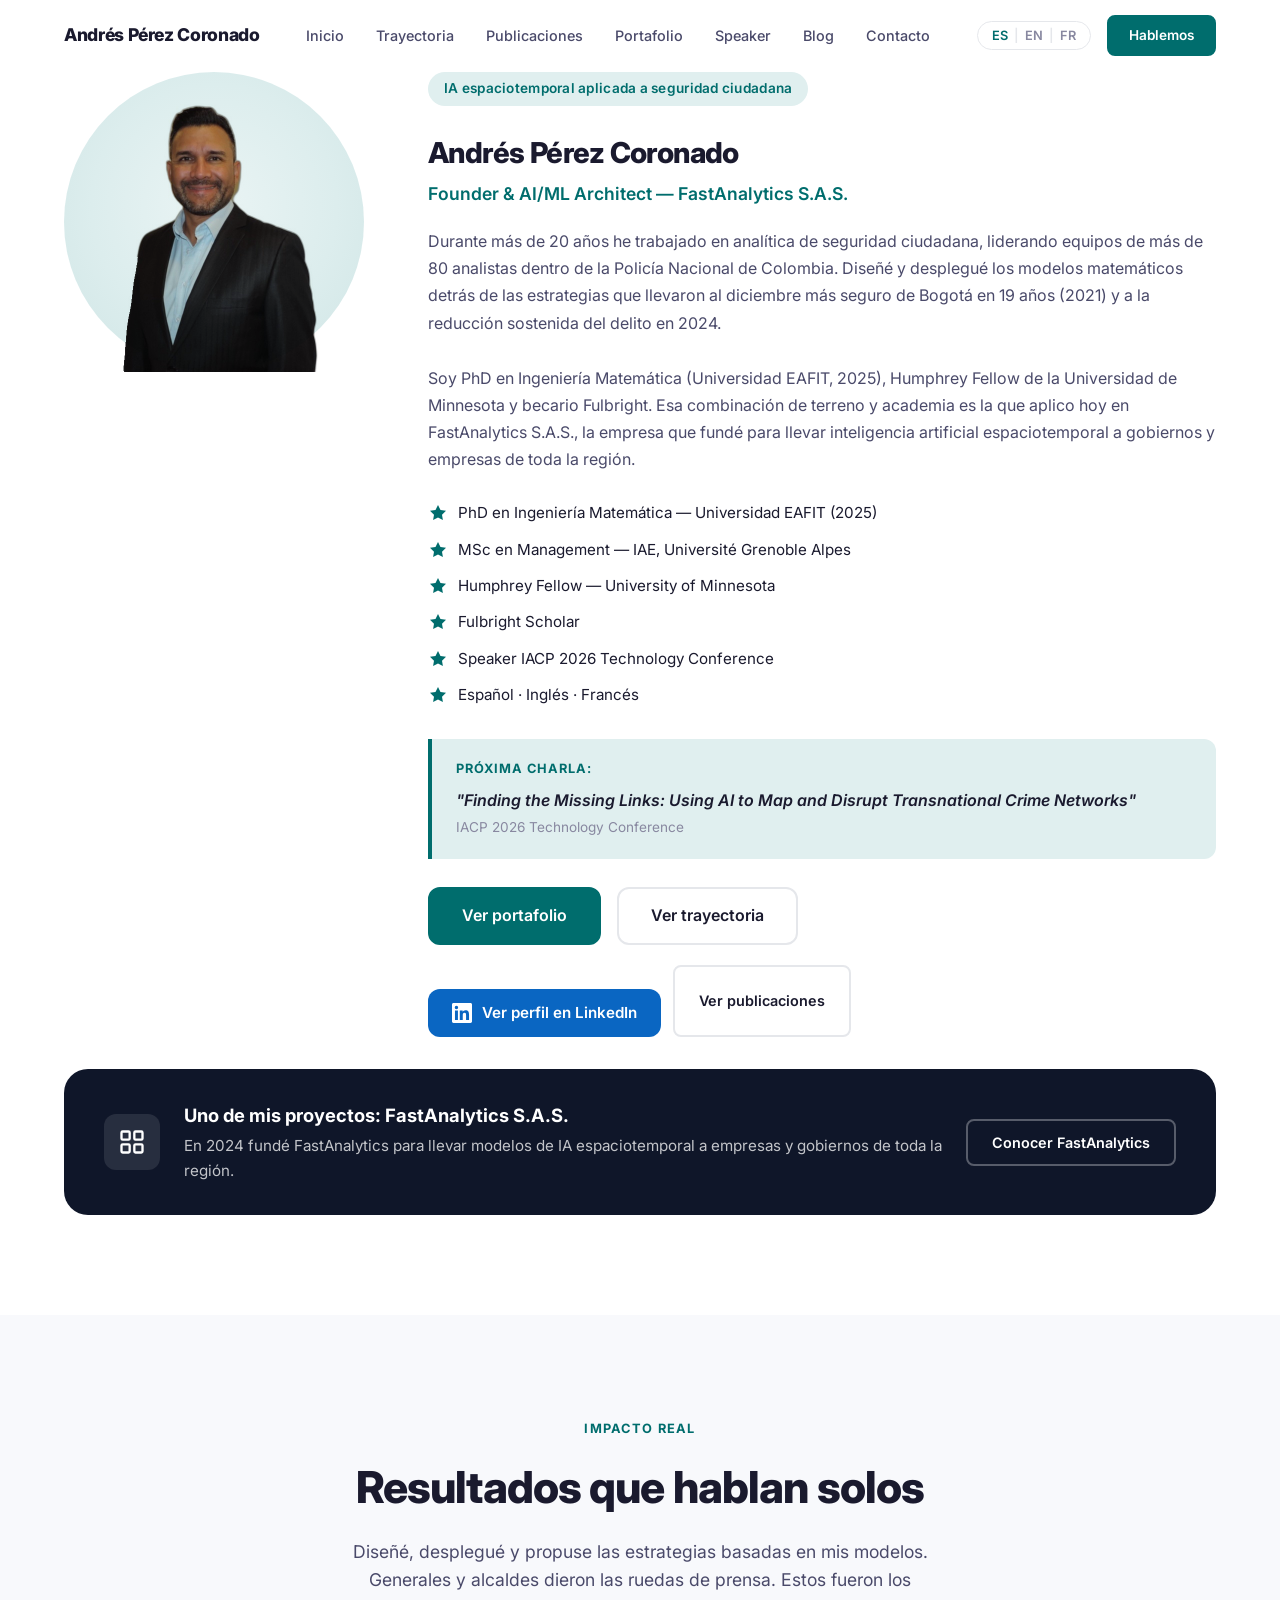
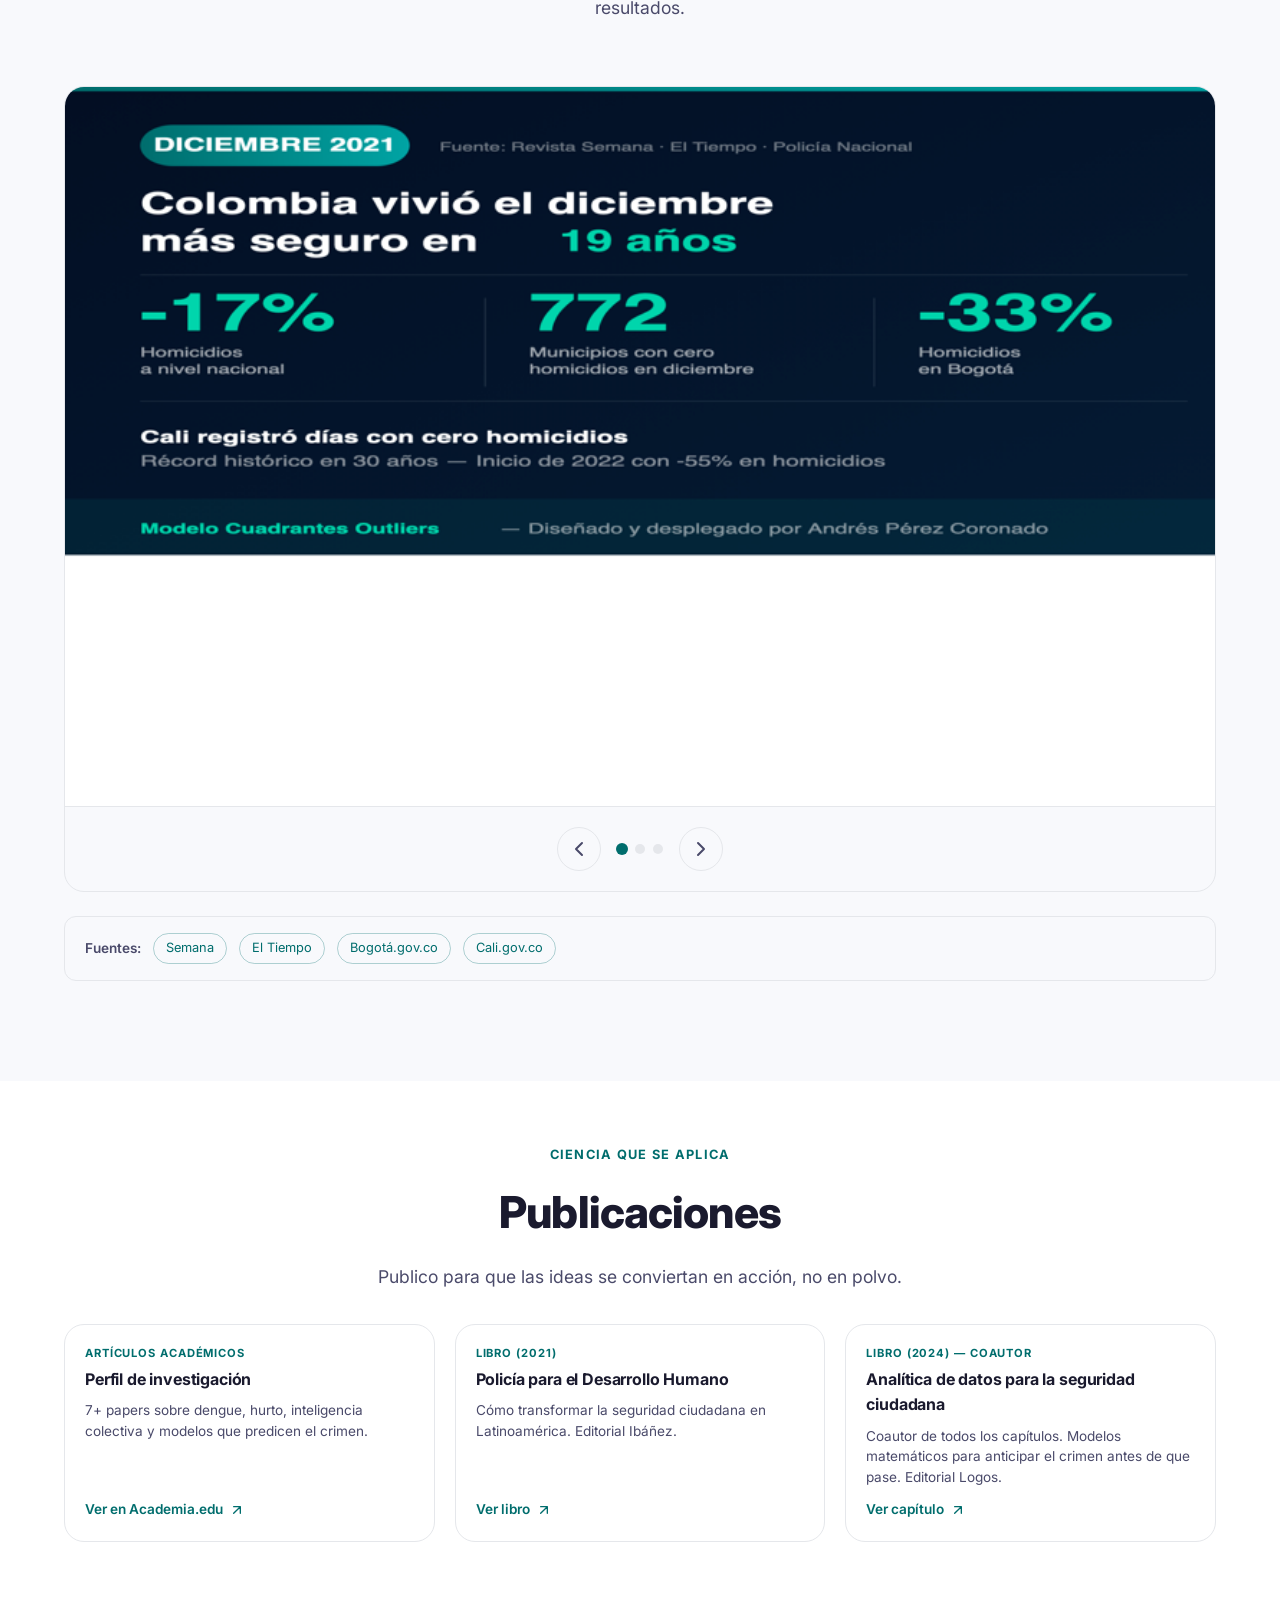
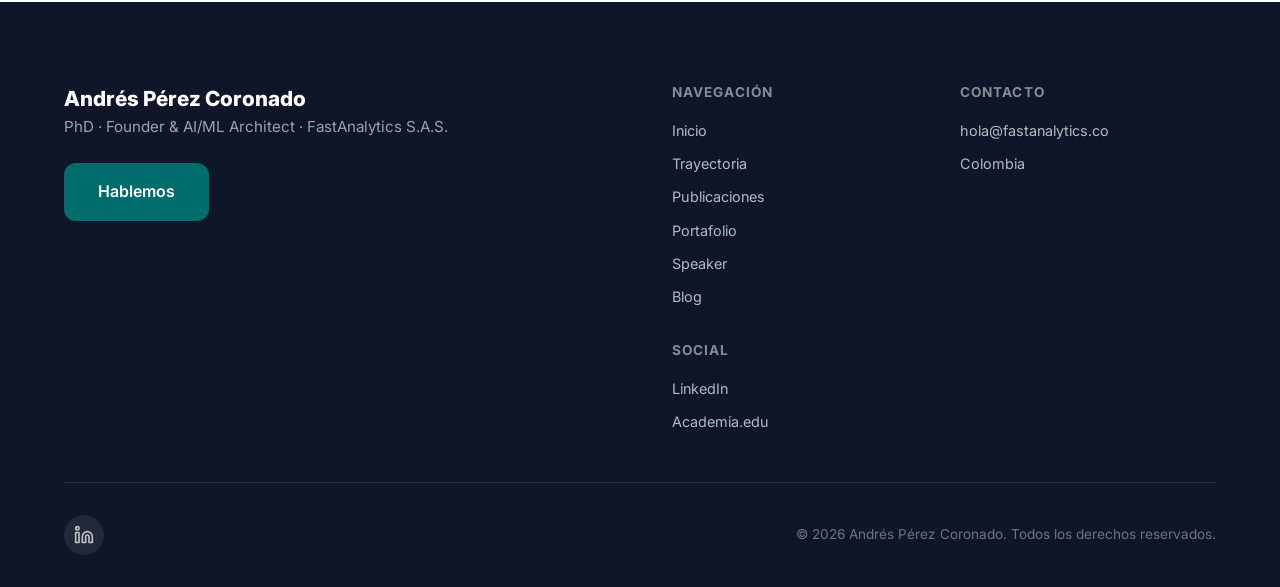
==== commit fdd28755: "Añade publicaciones, kit de speaker y CV en PDF; arregla la foto del hero Amplía el scaffold a un si" ====
--- a/index.html
+++ b/index.html
@@ -114,7 +114,9 @@
       <ul class="nav-links" id="navLinks">
         <li><a href="index.html" data-es="Inicio" data-en="Home" data-fr="Accueil">Inicio</a></li>
         <li><a href="trayectoria.html" data-es="Trayectoria" data-en="Background" data-fr="Parcours">Trayectoria</a></li>
+        <li><a href="publicaciones.html" data-es="Publicaciones" data-en="Publications" data-fr="Publications">Publicaciones</a></li>
         <li><a href="portafolio.html" data-es="Portafolio" data-en="Portfolio" data-fr="Portfolio">Portafolio</a></li>
+        <li><a href="speaker.html" data-es="Speaker" data-en="Speaking" data-fr="Conférences">Speaker</a></li>
         <li><a href="blog/index.html" data-es="Blog" data-en="Blog" data-fr="Blog">Blog</a></li>
         <li><a href="#contacto" data-es="Contacto" data-en="Contact" data-fr="Contact">Contacto</a></li>
       </ul>
@@ -316,7 +318,9 @@
             <ul>
               <li><a href="index.html" data-es="Inicio" data-en="Home" data-fr="Accueil">Inicio</a></li>
               <li><a href="trayectoria.html" data-es="Trayectoria" data-en="Background" data-fr="Parcours">Trayectoria</a></li>
+              <li><a href="publicaciones.html" data-es="Publicaciones" data-en="Publications" data-fr="Publications">Publicaciones</a></li>
               <li><a href="portafolio.html" data-es="Portafolio" data-en="Portfolio" data-fr="Portfolio">Portafolio</a></li>
+              <li><a href="speaker.html" data-es="Speaker" data-en="Speaking" data-fr="Conférences">Speaker</a></li>
               <li><a href="blog/index.html" data-es="Blog" data-en="Blog" data-fr="Blog">Blog</a></li>
             </ul>
           </div>
--- a/css/site.css
+++ b/css/site.css
@@ -1,5 +1,43 @@
 /* ========== SITE.CSS — componentes nuevos para andres-perez-coronado.fastanalytics.co ==========
    Se carga después de css/styles.css. Solo contiene clases que no existen en el fork de FastAnalytics. */
+
+/* ---------- Retrato del hero ----------
+   La foto es un recorte JPG sobre blanco: encima de la página blanca no tiene
+   borde y queda flotando. Un disco de marca detrás le da asiento, y
+   mix-blend-mode:multiply funde el blanco del recorte con ese disco sin
+   tener que reeditar la imagen. */
+.about-photo {
+  position: relative;
+  display: flex;
+  align-items: flex-end;
+  justify-content: center;
+  isolation: isolate;
+}
+
+.about-photo::before {
+  content: "";
+  position: absolute;
+  z-index: -1;
+  left: 50%;
+  bottom: 0;
+  width: min(300px, 100%);
+  aspect-ratio: 1;
+  transform: translateX(-50%);
+  border-radius: 50%;
+  background: radial-gradient(circle at 50% 45%, #EAF4F4 0%, #DCEDED 55%, #CFE5E5 100%);
+}
+
+.founder-photo {
+  mix-blend-mode: multiply;
+  border-radius: 0;
+  filter: saturate(1.04);
+}
+
+@media (max-width: 768px) {
+  .about-photo::before {
+    width: min(200px, 100%);
+  }
+}
 
 /* ---------- Page header (páginas internas sin hero) ---------- */
 .page-header {
@@ -287,3 +325,519 @@
     left: -33px;
   }
 }
+
+/* ========================================================================
+   KIT DE SPEAKER (speaker.html)
+   ======================================================================== */
+
+.kit-actions {
+  display: flex;
+  gap: 12px;
+  flex-wrap: wrap;
+  justify-content: center;
+  margin-top: 28px;
+}
+
+.kit-actions .btn {
+  display: inline-flex;
+  align-items: center;
+  gap: 8px;
+}
+
+/* ---------- Datos rápidos ---------- */
+/* 3 columnas fijas: son 6 datos, así llenan dos filas exactas y no quedan
+   celdas vacías mostrando el color de fondo que hace de línea divisoria. */
+.factsheet {
+  display: grid;
+  grid-template-columns: repeat(3, 1fr);
+  gap: 1px;
+  background: var(--border);
+  border: 1px solid var(--border);
+  border-radius: var(--radius-lg);
+  overflow: hidden;
+}
+
+@media (max-width: 900px) {
+  .factsheet { grid-template-columns: repeat(2, 1fr); }
+}
+
+@media (max-width: 560px) {
+  .factsheet { grid-template-columns: 1fr; }
+}
+
+.fact {
+  background: var(--bg);
+  padding: 20px 24px;
+  display: flex;
+  flex-direction: column;
+  gap: 6px;
+}
+
+.fact-label {
+  font-size: 0.75rem;
+  font-weight: 600;
+  text-transform: uppercase;
+  letter-spacing: 0.06em;
+  color: var(--text-muted);
+}
+
+.fact-value {
+  font-size: 0.98rem;
+  font-weight: 600;
+  color: var(--text);
+}
+
+.fact-value a {
+  color: var(--primary);
+  text-decoration: none;
+}
+
+.fact-value a:hover { text-decoration: underline; }
+
+/* ---------- Selector de idioma de las bios ---------- */
+.bio-lang-tabs {
+  display: flex;
+  justify-content: center;
+  gap: 4px;
+  padding: 4px;
+  margin: 0 auto 32px;
+  width: fit-content;
+  background: var(--bg-alt);
+  border: 1px solid var(--border);
+  border-radius: 999px;
+}
+
+.bio-lang {
+  padding: 8px 20px;
+  border: none;
+  background: transparent;
+  border-radius: 999px;
+  font-family: inherit;
+  font-size: 0.9rem;
+  font-weight: 600;
+  color: var(--text-secondary);
+  cursor: pointer;
+  transition: var(--transition);
+}
+
+.bio-lang:hover { color: var(--primary); }
+
+.bio-lang.active {
+  background: var(--primary);
+  color: #fff;
+}
+
+/* ---------- Tarjetas de biografía ---------- */
+.bio-grid {
+  display: grid;
+  grid-template-columns: repeat(2, 1fr);
+  gap: 24px;
+}
+
+.bio-card {
+  display: flex;
+  flex-direction: column;
+  background: var(--bg);
+  border: 1px solid var(--border);
+  border-radius: var(--radius-lg);
+  padding: 28px;
+  box-shadow: var(--shadow-sm);
+}
+
+.bio-card-wide { grid-column: 1 / -1; }
+
+.bio-head {
+  display: flex;
+  align-items: baseline;
+  justify-content: space-between;
+  gap: 12px;
+  margin-bottom: 16px;
+  padding-bottom: 16px;
+  border-bottom: 1px solid var(--border);
+}
+
+.bio-head h3 {
+  font-size: 1.15rem;
+  font-weight: 700;
+  margin: 0;
+}
+
+.bio-count {
+  font-size: 0.8rem;
+  font-weight: 500;
+  color: var(--text-muted);
+  white-space: nowrap;
+}
+
+/* pre-line conserva los saltos de párrafo de la bio larga sin tener que
+   partirla en varios <p> por idioma */
+.bio-text {
+  white-space: pre-line;
+  font-size: 0.97rem;
+  line-height: 1.7;
+  color: var(--text-secondary);
+  margin: 0 0 20px;
+  flex-grow: 1;
+}
+
+.btn-copy {
+  align-self: flex-start;
+  display: inline-flex;
+  align-items: center;
+  gap: 8px;
+  padding: 10px 18px;
+  background: var(--bg-alt);
+  border: 1px solid var(--border);
+  border-radius: var(--radius-sm);
+  font-size: 0.88rem;
+  font-weight: 600;
+  color: var(--text);
+  cursor: pointer;
+  transition: var(--transition);
+}
+
+.btn-copy:hover {
+  background: var(--primary-light);
+  border-color: var(--primary);
+  color: var(--primary-dark);
+}
+
+.btn-copy.copied {
+  background: var(--primary);
+  border-color: var(--primary);
+  color: #fff;
+}
+
+/* ---------- Foto oficial ---------- */
+.photo-kit {
+  display: grid;
+  grid-template-columns: 280px 1fr;
+  gap: 40px;
+  align-items: center;
+  background: var(--bg);
+  border: 1px solid var(--border);
+  border-radius: var(--radius-lg);
+  padding: 36px;
+}
+
+.photo-kit-preview {
+  position: relative;
+  display: flex;
+  justify-content: center;
+  isolation: isolate;
+}
+
+.photo-kit-preview::before {
+  content: "";
+  position: absolute;
+  z-index: -1;
+  inset: 0;
+  border-radius: 50%;
+  background: radial-gradient(circle at 50% 45%, #EAF4F4 0%, #DCEDED 55%, #CFE5E5 100%);
+}
+
+.photo-kit-info p { color: var(--text-secondary); }
+
+.photo-credit {
+  margin-top: 12px;
+  font-size: 0.9rem;
+}
+
+.photo-kit .kit-actions { justify-content: flex-start; }
+
+/* ---------- Temas de charla ---------- */
+.topics-grid {
+  display: grid;
+  grid-template-columns: repeat(auto-fit, minmax(300px, 1fr));
+  gap: 24px;
+}
+
+.topic-card {
+  position: relative;
+  background: var(--bg);
+  border: 1px solid var(--border);
+  border-radius: var(--radius-lg);
+  padding: 32px 28px 28px;
+  transition: var(--transition);
+}
+
+.topic-card:hover {
+  border-color: var(--primary);
+  box-shadow: var(--shadow);
+  transform: translateY(-2px);
+}
+
+.topic-num {
+  display: block;
+  font-size: 0.8rem;
+  font-weight: 800;
+  letter-spacing: 0.1em;
+  color: var(--primary);
+  margin-bottom: 12px;
+}
+
+.topic-card h3 {
+  font-size: 1.1rem;
+  font-weight: 700;
+  line-height: 1.35;
+  margin-bottom: 10px;
+}
+
+.topic-card p {
+  font-size: 0.94rem;
+  line-height: 1.65;
+  color: var(--text-secondary);
+  margin: 0;
+}
+
+/* ---------- Ponencias ---------- */
+.talks-list {
+  display: flex;
+  flex-direction: column;
+  gap: 20px;
+  max-width: 860px;
+  margin: 0 auto;
+}
+
+.talk-item {
+  display: grid;
+  grid-template-columns: 80px 1fr;
+  gap: 24px;
+  background: var(--bg);
+  border: 1px solid var(--border);
+  border-radius: var(--radius-lg);
+  padding: 28px;
+}
+
+.talk-year {
+  font-size: 1.5rem;
+  font-weight: 800;
+  color: var(--primary);
+  letter-spacing: -0.02em;
+}
+
+.talk-badge {
+  display: inline-block;
+  padding: 3px 10px;
+  margin-bottom: 8px;
+  background: var(--accent-light);
+  color: #8A5620;
+  border-radius: 999px;
+  font-size: 0.72rem;
+  font-weight: 700;
+  text-transform: uppercase;
+  letter-spacing: 0.05em;
+}
+
+.talk-body h3 {
+  font-size: 1.08rem;
+  font-weight: 700;
+  line-height: 1.4;
+  margin-bottom: 6px;
+}
+
+.talk-venue {
+  font-size: 0.9rem;
+  font-weight: 600;
+  color: var(--primary);
+  margin-bottom: 8px;
+}
+
+.talk-body p:last-child {
+  font-size: 0.94rem;
+  line-height: 1.65;
+  color: var(--text-secondary);
+  margin: 0;
+}
+
+.talks-note {
+  display: flex;
+  gap: 10px;
+  align-items: flex-start;
+  max-width: 860px;
+  margin: 24px auto 0;
+  font-size: 0.88rem;
+  color: var(--text-muted);
+}
+
+.talks-note svg { flex-shrink: 0; margin-top: 2px; }
+
+@media (max-width: 860px) {
+  .bio-grid { grid-template-columns: 1fr; }
+
+  .photo-kit {
+    grid-template-columns: 1fr;
+    gap: 28px;
+    padding: 28px;
+  }
+
+  .photo-kit .kit-actions { justify-content: center; }
+
+  .talk-item {
+    grid-template-columns: 1fr;
+    gap: 12px;
+  }
+}
+
+/* ========================================================================
+   PUBLICACIONES (publicaciones.html)
+   ======================================================================== */
+
+.cite-list {
+  list-style: none;
+  max-width: 860px;
+  margin: 0 auto;
+  padding: 0;
+  display: flex;
+  flex-direction: column;
+  gap: 20px;
+}
+
+.cite-item {
+  display: grid;
+  grid-template-columns: 80px 1fr;
+  gap: 24px;
+  background: var(--bg);
+  border: 1px solid var(--border);
+  border-radius: var(--radius-lg);
+  padding: 28px;
+  transition: var(--transition);
+}
+
+.cite-item:hover {
+  border-color: var(--primary);
+  box-shadow: var(--shadow);
+}
+
+.cite-year {
+  font-size: 1.5rem;
+  font-weight: 800;
+  color: var(--primary);
+  letter-spacing: -0.02em;
+}
+
+.cite-kind {
+  display: inline-block;
+  margin-bottom: 10px;
+  padding: 3px 10px;
+  border-radius: 999px;
+  background: var(--primary-light);
+  color: var(--primary-dark);
+  font-size: 0.72rem;
+  font-weight: 700;
+  text-transform: uppercase;
+  letter-spacing: 0.05em;
+}
+
+/* La referencia va con sangría francesa, como en una bibliografía impresa */
+.cite-ref {
+  font-size: 1rem;
+  line-height: 1.65;
+  color: var(--text);
+  padding-left: 1.6em;
+  text-indent: -1.6em;
+  margin-bottom: 10px;
+}
+
+.cite-note {
+  font-size: 0.93rem;
+  line-height: 1.65;
+  color: var(--text-secondary);
+  margin-bottom: 12px;
+}
+
+.cite-link {
+  display: inline-flex;
+  align-items: center;
+  gap: 6px;
+  font-size: 0.9rem;
+  font-weight: 600;
+  color: var(--primary);
+  text-decoration: none;
+}
+
+.cite-link:hover { text-decoration: underline; }
+
+/* ---------- Bloque "en preparación" ---------- */
+.pending-block {
+  display: flex;
+  gap: 18px;
+  align-items: flex-start;
+  max-width: 860px;
+  margin: 0 auto;
+  background: var(--bg-alt);
+  border: 1px dashed var(--border);
+  border-radius: var(--radius-lg);
+  padding: 32px;
+}
+
+.pending-block svg {
+  flex-shrink: 0;
+  color: var(--text-muted);
+  margin-top: 2px;
+}
+
+.pending-block h3 {
+  font-size: 1.05rem;
+  font-weight: 700;
+  margin-bottom: 8px;
+}
+
+.pending-block p {
+  font-size: 0.94rem;
+  line-height: 1.65;
+  color: var(--text-secondary);
+  margin-bottom: 12px;
+}
+
+/* ---------- Perfiles de investigación ---------- */
+.profiles-grid {
+  display: grid;
+  grid-template-columns: repeat(auto-fit, minmax(240px, 1fr));
+  gap: 20px;
+  max-width: 860px;
+  margin: 0 auto;
+}
+
+.profile-card {
+  display: block;
+  background: var(--bg);
+  border: 1px solid var(--border);
+  border-radius: var(--radius-lg);
+  padding: 26px;
+  text-decoration: none;
+  transition: var(--transition);
+}
+
+.profile-card:hover {
+  border-color: var(--primary);
+  box-shadow: var(--shadow);
+  transform: translateY(-2px);
+}
+
+.profile-card h3 {
+  font-size: 1.05rem;
+  font-weight: 700;
+  color: var(--primary);
+  margin-bottom: 6px;
+}
+
+.profile-card p {
+  font-size: 0.92rem;
+  line-height: 1.6;
+  color: var(--text-secondary);
+  margin: 0;
+}
+
+@media (max-width: 640px) {
+  .cite-item {
+    grid-template-columns: 1fr;
+    gap: 10px;
+  }
+
+  .pending-block {
+    flex-direction: column;
+    gap: 12px;
+    padding: 24px;
+  }
+}
